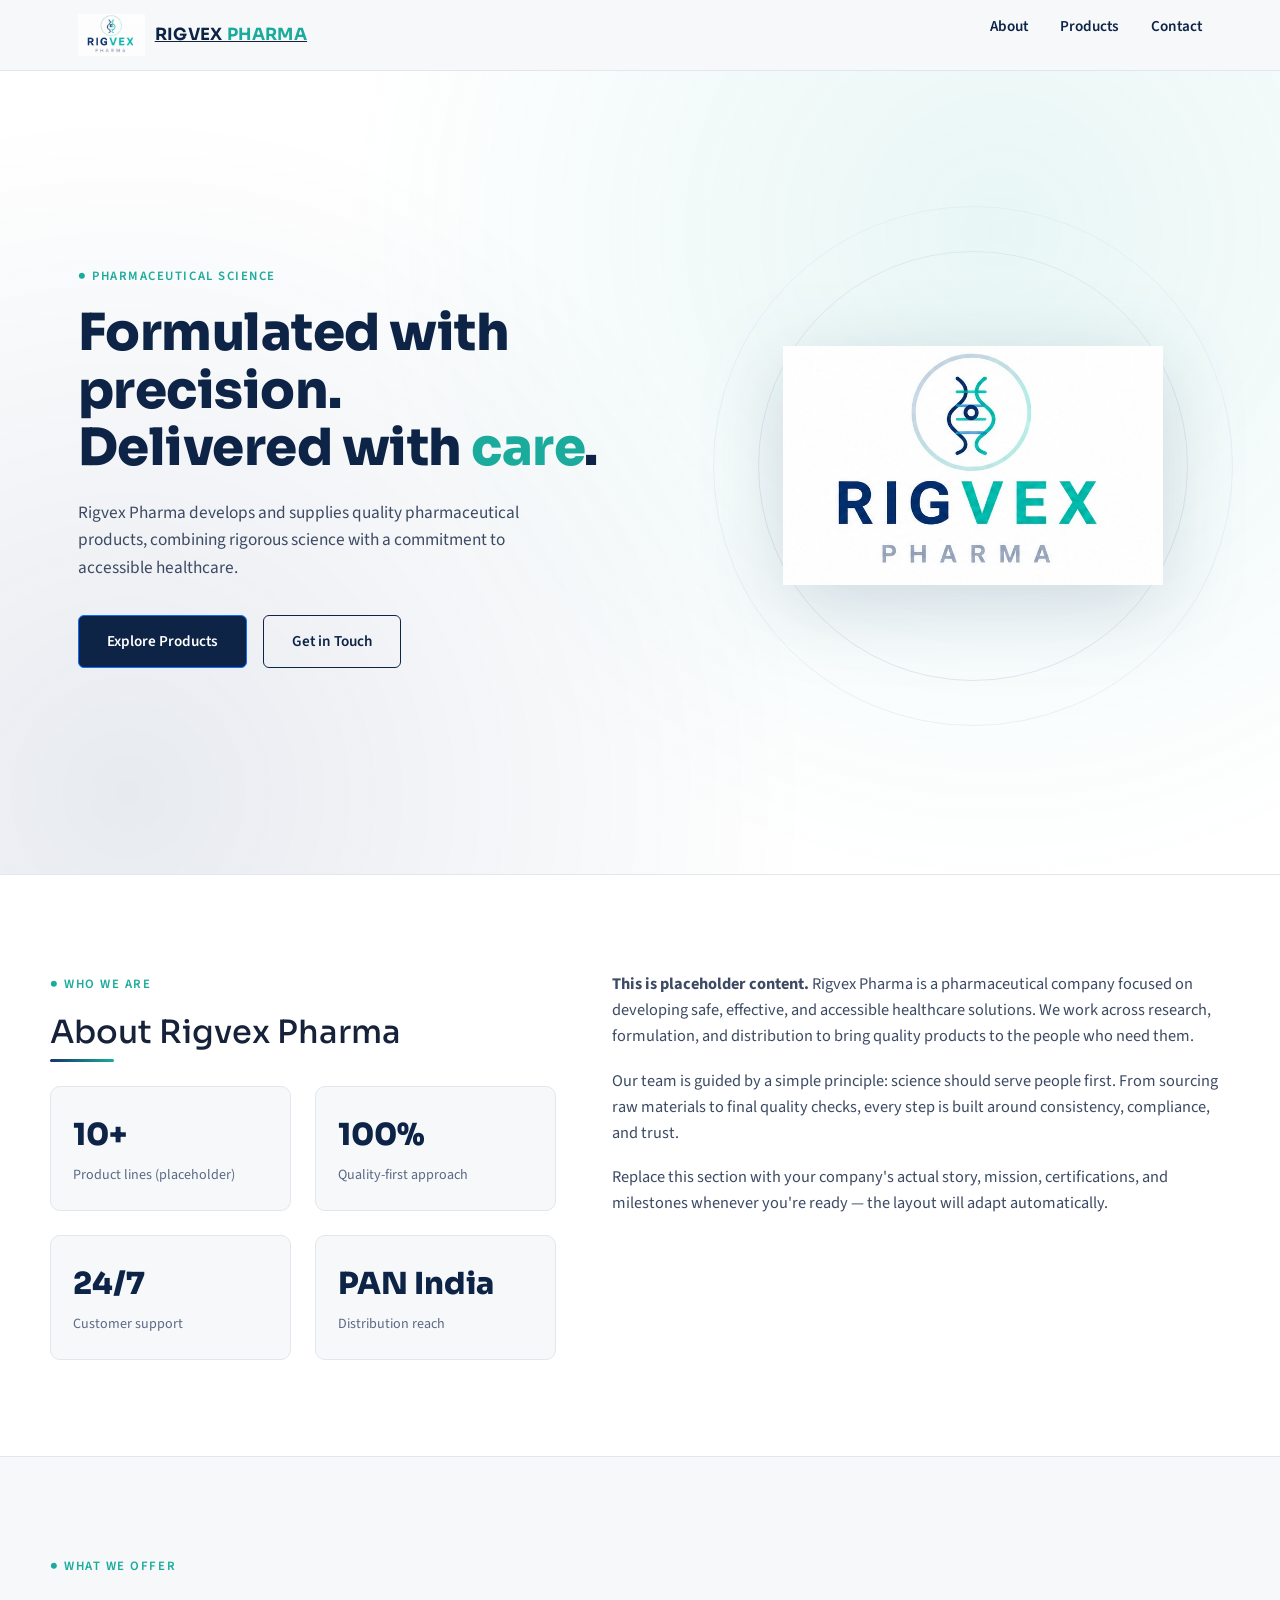
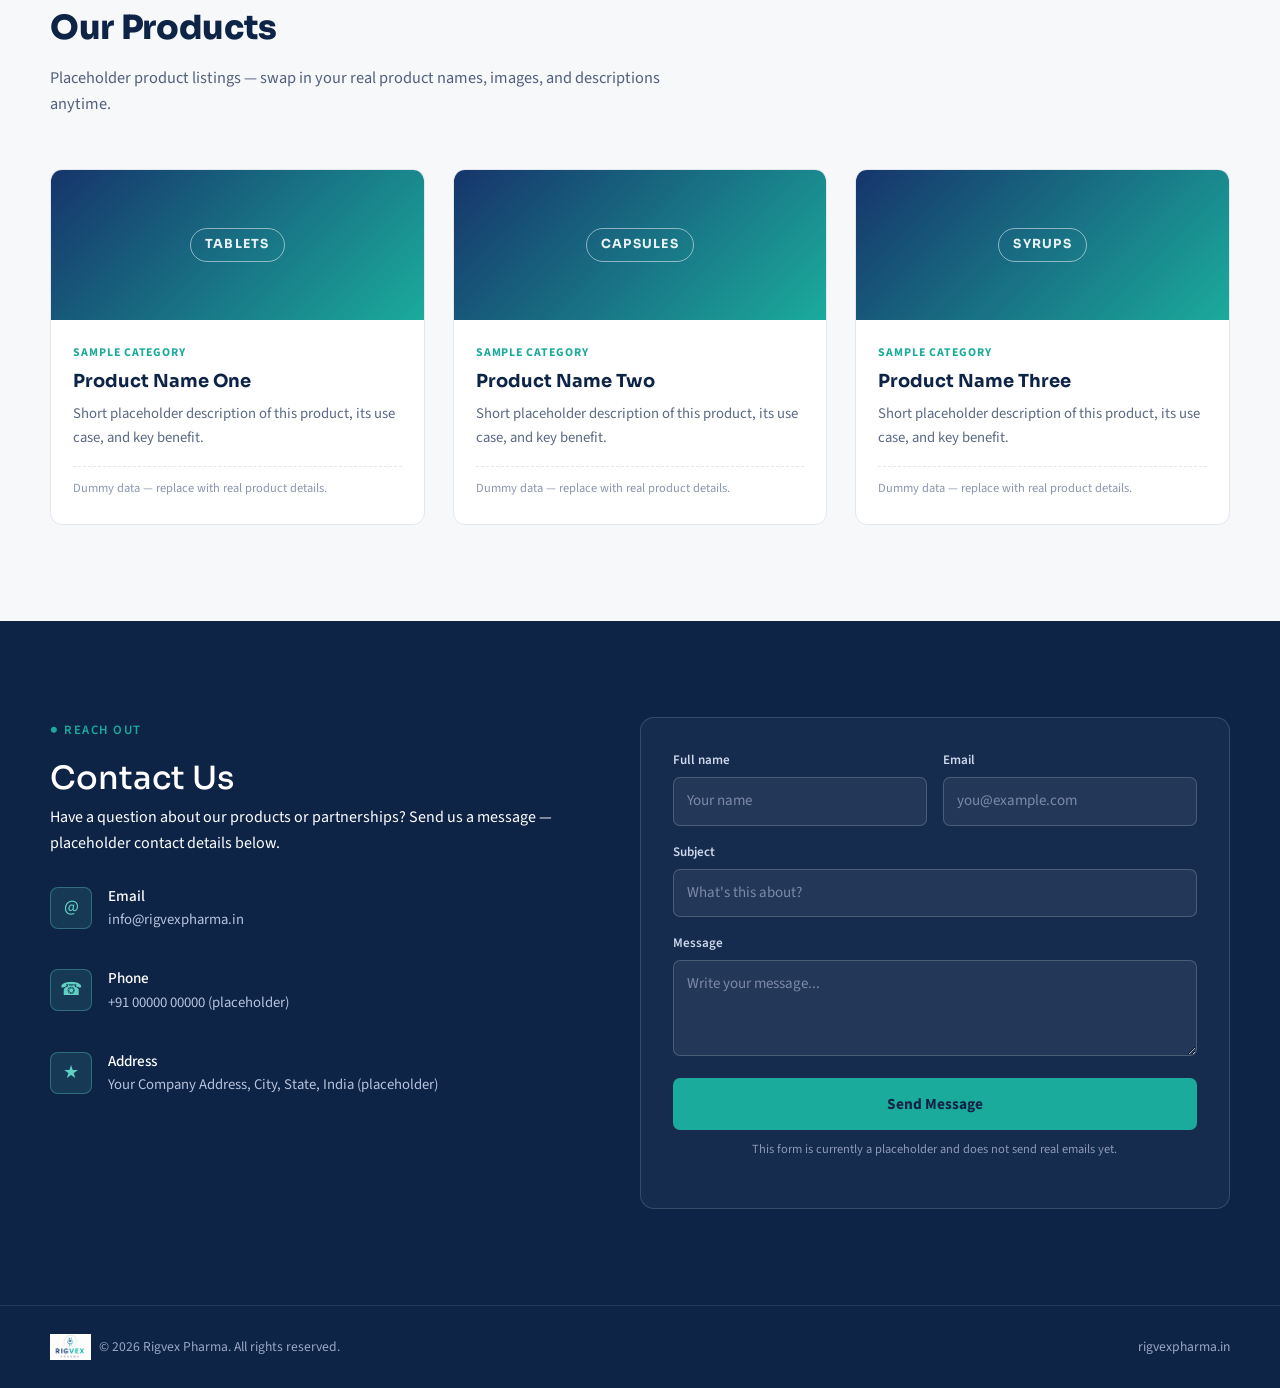
==== src/index.html @ c7ac0cf2 "Changes" ====
<!DOCTYPE html>
<html lang="en">
<head>
<meta charset="UTF-8">
<meta name="viewport" content="width=device-width, initial-scale=1.0">
<title>Rigvex Pharma</title>
<meta name="description" content="Rigvex Pharma — committed to quality, science-led pharmaceutical solutions.">
<link rel="icon" href="logo.png">
<link rel="preconnect" href="https://fonts.googleapis.com">
<link href="https://fonts.googleapis.com/css2?family=Sora:wght@400;600;700;800&family=Source+Sans+3:wght@400;500;600&display=swap" rel="stylesheet">
<link href="https://cdn.jsdelivr.net/npm/bootstrap@5.3.3/dist/css/bootstrap.min.css" rel="stylesheet">
<link rel="stylesheet" href="style.css">
</head>
<body>

<header>
  <div class="nav-wrap">
    <a href="#top" class="brand">
      <img src="logo.png" alt="Rigvex Pharma logo">
      <span class="brand-word">RIGVEX <span>PHARMA</span></span>
    </a>
    <button class="nav-toggle" aria-label="Toggle menu">&#9776;</button>
    <nav>
      <ul id="navList">
        <li><a href="#about">About</a></li>
        <li><a href="#products">Products</a></li>
        <li><a href="#contact">Contact</a></li>
      </ul>
    </nav>
  </div>
</header>

<section class="hero" id="top">
  <div class="hero-wrap">
    <div>
      <div class="eyebrow">● Pharmaceutical Science</div>
      <h1>Formulated with precision.<br>Delivered with <em>care</em>.</h1>
      <p>Rigvex Pharma develops and supplies quality pharmaceutical products, combining rigorous science with a commitment to accessible healthcare.</p>
      <div class="btn-row">
        <a href="#products" class="btn btn-primary">Explore Products</a>
        <a href="#contact" class="btn btn-outline">Get in Touch</a>
      </div>
    </div>
    <div class="hero-art">
      <div class="ring r2"></div>
      <div class="ring r1"></div>
      <img src="logo.png" alt="Rigvex Pharma DNA helix mark">
    </div>
  </div>
</section>

<section id="about">
  <div class="section-inner about-grid">
    <div>
      <div class="eyebrow" style="color:var(--teal)">● Who We Are</div>
      <h2>About Rigvex Pharma</h2>
      <div class="strand-rule" style="margin-bottom:24px;"></div>
      <div class="about-stats">
        <div class="stat"><div class="num">10+</div><div class="label">Product lines (placeholder)</div></div>
        <div class="stat"><div class="num">100%</div><div class="label">Quality-first approach</div></div>
        <div class="stat"><div class="num">24/7</div><div class="label">Customer support</div></div>
        <div class="stat"><div class="num">PAN India</div><div class="label">Distribution reach</div></div>
      </div>
    </div>
    <div class="about-copy">
      <p><strong>This is placeholder content.</strong> Rigvex Pharma is a pharmaceutical company focused on developing safe, effective, and accessible healthcare solutions. We work across research, formulation, and distribution to bring quality products to the people who need them.</p>
      <p>Our team is guided by a simple principle: science should serve people first. From sourcing raw materials to final quality checks, every step is built around consistency, compliance, and trust.</p>
      <p>Replace this section with your company's actual story, mission, certifications, and milestones whenever you're ready — the layout will adapt automatically.</p>
    </div>
  </div>
</section>

<section id="products">
  <div class="section-inner">
    <div class="section-head">
      <div class="eyebrow">● What We Offer</div>
      <h2>Our Products</h2>
      <p>Placeholder product listings — swap in your real product names, images, and descriptions anytime.</p>
    </div>
    <div class="product-grid">

      <div class="product-card">
        <div class="product-media"><span>Tablets</span></div>
        <div class="product-body">
          <div class="product-tag">Sample Category</div>
          <h3>Product Name One</h3>
          <p>Short placeholder description of this product, its use case, and key benefit.</p>
          <div class="product-note">Dummy data — replace with real product details.</div>
        </div>
      </div>

      <div class="product-card">
        <div class="product-media"><span>Capsules</span></div>
        <div class="product-body">
          <div class="product-tag">Sample Category</div>
          <h3>Product Name Two</h3>
          <p>Short placeholder description of this product, its use case, and key benefit.</p>
          <div class="product-note">Dummy data — replace with real product details.</div>
        </div>
      </div>

      <div class="product-card">
        <div class="product-media"><span>Syrups</span></div>
        <div class="product-body">
          <div class="product-tag">Sample Category</div>
          <h3>Product Name Three</h3>
          <p>Short placeholder description of this product, its use case, and key benefit.</p>
          <div class="product-note">Dummy data — replace with real product details.</div>
        </div>
      </div>

    </div>
  </div>
</section>

<section id="contact">
  <div class="section-inner contact-grid">
    <div>
      <div class="eyebrow">● Reach Out</div>
      <h2>Contact Us</h2>
      <p style="margin-bottom:30px;">Have a question about our products or partnerships? Send us a message — placeholder contact details below.</p>
      <div class="contact-info-list">
        <div class="contact-info-item">
          <div class="contact-icon">@</div>
          <div><h4>Email</h4><p>info@rigvexpharma.in</p></div>
        </div>
        <div class="contact-info-item">
          <div class="contact-icon">&#9742;</div>
          <div><h4>Phone</h4><p>+91 00000 00000 (placeholder)</p></div>
        </div>
        <div class="contact-info-item">
          <div class="contact-icon">&#9733;</div>
          <div><h4>Address</h4><p>Your Company Address, City, State, India (placeholder)</p></div>
        </div>
      </div>
    </div>
    <form>
      <div class="form-row">
        <div class="field">
          <label for="name">Full name</label>
          <input id="name" type="text" placeholder="Your name" required>
        </div>
        <div class="field">
          <label for="email">Email</label>
          <input id="email" type="email" placeholder="you@example.com" required>
        </div>
      </div>
      <div class="field full" style="margin-bottom:16px;">
        <label for="subject">Subject</label>
        <input id="subject" type="text" placeholder="What's this about?">
      </div>
      <div class="field full" style="margin-bottom:16px;">
        <label for="message">Message</label>
        <textarea id="message" placeholder="Write your message..." required></textarea>
      </div>
      <button type="submit" class="form-submit">Send Message</button>
      <p class="form-note">This form is currently a placeholder and does not send real emails yet.</p>
    </form>
  </div>
</section>

<footer>
  <div class="footer-wrap">
    <div class="footer-brand">
      <img src="logo.png" alt="Rigvex Pharma">
      <span>© 2026 Rigvex Pharma. All rights reserved.</span>
    </div>
    <div>rigvexpharma.in</div>
  </div>
</footer>

<script src="script.js"></script>
</body>
</html>
---- src/style.css ----
:root{
    --navy:#16356b;
    --navy-deep:#0d2447;
    --teal:#1bab9c;
    --teal-light:#5fd0c2;
    --mist:#aeb9c7;
    --paper:#f6f8fa;
    --white:#ffffff;
    --ink:#16213a;
    --line:#e2e7ee;
  }
  *{box-sizing:border-box;margin:0;padding:0;}
  html{scroll-behavior:smooth;}
  body{
    font-family:'Source Sans 3', sans-serif;
    color:var(--ink);
    background:var(--paper);
    line-height:1.6;
  }
  h1,h2,h3,.brand-word{
    font-family:'Sora', sans-serif;
  }
  a{color:inherit;}
  img{max-width:100%;display:block;}

  /* Helix watermark strand used as recurring structural motif */
  .strand-rule{
    height:3px;
    width:64px;
    background:linear-gradient(90deg,var(--navy),var(--teal));
    border-radius:2px;
  }

  header{
    position:sticky;top:0;z-index:50;
    background:rgba(246,248,250,0.92);
    backdrop-filter:blur(8px);
    border-bottom:1px solid var(--line);
  }
  .nav-wrap{
    max-width:1180px;margin:0 auto;
    display:flex;align-items:center;justify-content:space-between;
    padding:14px 28px;
  }
  .brand{display:flex;align-items:center;gap:10px;}
  .brand img{height:42px;width:auto;}
  .brand-word{font-size:1.05rem;font-weight:700;color:var(--navy-deep);letter-spacing:0.02em;}
  .brand-word span{color:var(--teal);}
  nav ul{display:flex;gap:32px;list-style:none;}
  nav a{
    font-weight:600;font-size:0.95rem;color:var(--navy-deep);
    text-decoration:none;position:relative;padding-bottom:4px;
  }
  nav a::after{
    content:'';position:absolute;left:0;bottom:0;width:0%;height:2px;
    background:var(--teal);transition:width .25s ease;
  }
  nav a:hover::after{width:100%;}
  .nav-toggle{display:none;background:none;border:none;font-size:1.6rem;color:var(--navy-deep);cursor:pointer;}

  /* HERO */
  .hero{
    position:relative;
    overflow:hidden;
    background:radial-gradient(circle at 78% 20%, rgba(27,171,156,0.10), transparent 55%),
               radial-gradient(circle at 10% 90%, rgba(22,53,107,0.10), transparent 50%),
               var(--white);
    border-bottom:1px solid var(--line);
  }
  .hero-wrap{
    max-width:1180px;margin:0 auto;
    padding:96px 28px 110px;
    display:grid;grid-template-columns:1.15fr 0.85fr;gap:48px;align-items:center;
  }
  .eyebrow{
    display:inline-flex;align-items:center;gap:8px;
    font-size:0.8rem;font-weight:600;letter-spacing:0.12em;text-transform:uppercase;
    color:var(--teal);margin-bottom:18px;
  }
  .hero h1{
    font-size:clamp(2.1rem, 4vw, 3.2rem);
    font-weight:800;color:var(--navy-deep);line-height:1.12;letter-spacing:-0.01em;
    margin-bottom:22px;
  }
  .hero h1 em{color:var(--teal);font-style:normal;}
  .hero p{
    font-size:1.08rem;color:#3c4a63;max-width:480px;margin-bottom:34px;
  }
  .btn-row{display:flex;gap:16px;flex-wrap:wrap;}
  .btn{
    display:inline-block;padding:14px 28px;border-radius:6px;font-weight:600;
    text-decoration:none;font-size:0.95rem;transition:transform .2s ease, box-shadow .2s ease;
  }
  .btn-primary{background:var(--navy-deep);color:#fff;}
  .btn-primary:hover{transform:translateY(-2px);box-shadow:0 10px 24px rgba(13,36,71,0.25);}
  .btn-outline{border:1.5px solid var(--navy-deep);color:var(--navy-deep);}
  .btn-outline:hover{background:var(--navy-deep);color:#fff;}

  .hero-art{
    position:relative;display:flex;align-items:center;justify-content:center;
  }
  .hero-art img{
    width:min(380px, 100%);
    filter:drop-shadow(0 18px 40px rgba(22,53,107,0.18));
  }
  .hero-art .ring{
    position:absolute;border-radius:50%;border:1px solid var(--line);
  }
  .hero-art .ring.r1{width:430px;height:430px;}
  .hero-art .ring.r2{width:520px;height:520px;opacity:0.6;}

  /* section shell */
  section{padding:96px 28px;}
  .section-inner{max-width:1180px;margin:0 auto;}
  .section-head{max-width:640px;margin-bottom:52px;}
  .section-head .eyebrow{color:var(--teal);}
  .section-head h2{
    font-size:clamp(1.7rem,2.6vw,2.3rem);color:var(--navy-deep);font-weight:800;
    margin:14px 0 16px;letter-spacing:-0.01em;
  }
  .section-head p{color:#52607c;font-size:1.02rem;}

  /* ABOUT */
  #about{background:var(--white);border-bottom:1px solid var(--line);}
  .about-grid{
    display:grid;grid-template-columns:0.9fr 1.1fr;gap:56px;align-items:start;
  }
  .about-stats{display:grid;grid-template-columns:1fr 1fr;gap:24px;}
  .stat{
    background:var(--paper);border:1px solid var(--line);border-radius:10px;
    padding:24px 22px;
  }
  .stat .num{font-family:'Sora',sans-serif;font-weight:800;font-size:1.9rem;color:var(--navy-deep);}
  .stat .label{font-size:0.88rem;color:#5b6985;margin-top:4px;}
  .about-copy p{color:#3c4a63;margin-bottom:18px;font-size:1.02rem;}
  .about-copy p:last-child{margin-bottom:0;}

  /* PRODUCTS */
  #products{background:var(--paper);}
  .product-grid{
    display:grid;grid-template-columns:repeat(3,1fr);gap:28px;
  }
  .product-card{
    background:var(--white);border:1px solid var(--line);border-radius:12px;
    overflow:hidden;transition:transform .25s ease, box-shadow .25s ease;
  }
  .product-card:hover{transform:translateY(-5px);box-shadow:0 16px 32px rgba(22,53,107,0.12);}
  .product-media{
    height:150px;background:linear-gradient(135deg,var(--navy) 0%, var(--teal) 100%);
    position:relative;display:flex;align-items:center;justify-content:center;
  }
  .product-media span{
    font-family:'Sora',sans-serif;color:rgba(255,255,255,0.9);font-weight:700;
    font-size:0.78rem;letter-spacing:0.1em;text-transform:uppercase;
    border:1px solid rgba(255,255,255,0.5);padding:6px 14px;border-radius:999px;
  }
  .product-body{padding:24px 22px 26px;}
  .product-tag{
    font-size:0.74rem;font-weight:700;letter-spacing:0.08em;text-transform:uppercase;
    color:var(--teal);margin-bottom:8px;
  }
  .product-body h3{font-size:1.12rem;color:var(--navy-deep);margin-bottom:10px;font-weight:700;}
  .product-body p{font-size:0.92rem;color:#5b6985;margin-bottom:16px;}
  .product-note{
    font-size:0.78rem;color:#8a97ad;border-top:1px dashed var(--line);padding-top:12px;
  }

  /* CONTACT */
  #contact{background:var(--navy-deep);color:#fff;}
  #contact .section-head p{color:#c4cee3;}
  #contact .section-head .eyebrow{color:var(--teal-light);}
  #contact .section-head h2{color:#fff;}
  .contact-grid{
    display:grid;grid-template-columns:0.95fr 1.05fr;gap:56px;
  }
  .contact-info-list{display:flex;flex-direction:column;gap:22px;margin-top:8px;}
  .contact-info-item{display:flex;gap:16px;align-items:flex-start;}
  .contact-icon{
    width:42px;height:42px;flex:none;border-radius:8px;
    background:rgba(95,208,194,0.12);border:1px solid rgba(95,208,194,0.35);
    display:flex;align-items:center;justify-content:center;color:var(--teal-light);font-size:1.1rem;
  }
  .contact-info-item h4{font-size:0.95rem;margin-bottom:3px;color:#fff;}
  .contact-info-item p{font-size:0.92rem;color:#b7c2dc;}

  form{
    background:rgba(255,255,255,0.04);border:1px solid rgba(255,255,255,0.14);
    border-radius:14px;padding:32px;
  }
  .form-row{display:grid;grid-template-columns:1fr 1fr;gap:16px;margin-bottom:16px;}
  .field{display:flex;flex-direction:column;gap:6px;}
  .field.full{grid-column:1/-1;}
  label{font-size:0.82rem;color:#cdd6ea;font-weight:600;}
  input,textarea{
    background:rgba(255,255,255,0.06);border:1px solid rgba(255,255,255,0.18);
    border-radius:7px;padding:11px 13px;color:#fff;font-family:inherit;font-size:0.94rem;
  }
  input::placeholder,textarea::placeholder{color:#7c89a8;}
  input:focus,textarea:focus{outline:2px solid var(--teal-light);outline-offset:1px;}
  textarea{resize:vertical;min-height:96px;}
  .form-submit{
    margin-top:6px;width:100%;background:var(--teal);color:var(--navy-deep);
    border:none;padding:14px;border-radius:7px;font-weight:700;font-size:0.96rem;
    cursor:pointer;transition:background .2s ease;
  }
  .form-submit:hover{background:var(--teal-light);}
  .form-note{font-size:0.78rem;color:#8d99b8;margin-top:10px;text-align:center;}

  footer{
    background:var(--navy-deep);border-top:1px solid rgba(255,255,255,0.1);
    padding:28px 28px;
  }
  .footer-wrap{
    max-width:1180px;margin:0 auto;display:flex;justify-content:space-between;
    align-items:center;flex-wrap:wrap;gap:12px;
  }
  .footer-wrap, .footer-wrap a{color:#9aa6c4;font-size:0.85rem;}
  .footer-brand{display:flex;align-items:center;gap:8px;}
  .footer-brand img{height:26px;}

  @media (max-width: 880px){
    nav ul{
      position:absolute;top:100%;left:0;right:0;background:var(--white);
      flex-direction:column;gap:0;border-bottom:1px solid var(--line);
      max-height:0;overflow:hidden;transition:max-height .25s ease;
    }
    nav ul.open{max-height:300px;}
    nav li{border-top:1px solid var(--line);}
    nav a{display:block;padding:16px 28px;}
    .nav-toggle{display:block;}
    .hero-wrap{grid-template-columns:1fr;padding-top:48px;}
    .hero-art{order:-1;margin-bottom:12px;}
    .hero-art img{width:240px;}
    .hero-art .ring.r1{width:280px;height:280px;}
    .hero-art .ring.r2{width:330px;height:330px;}
    .about-grid, .contact-grid{grid-template-columns:1fr;}
    .product-grid{grid-template-columns:1fr;}
    .form-row{grid-template-columns:1fr;}
    section{padding:64px 20px;}
  }
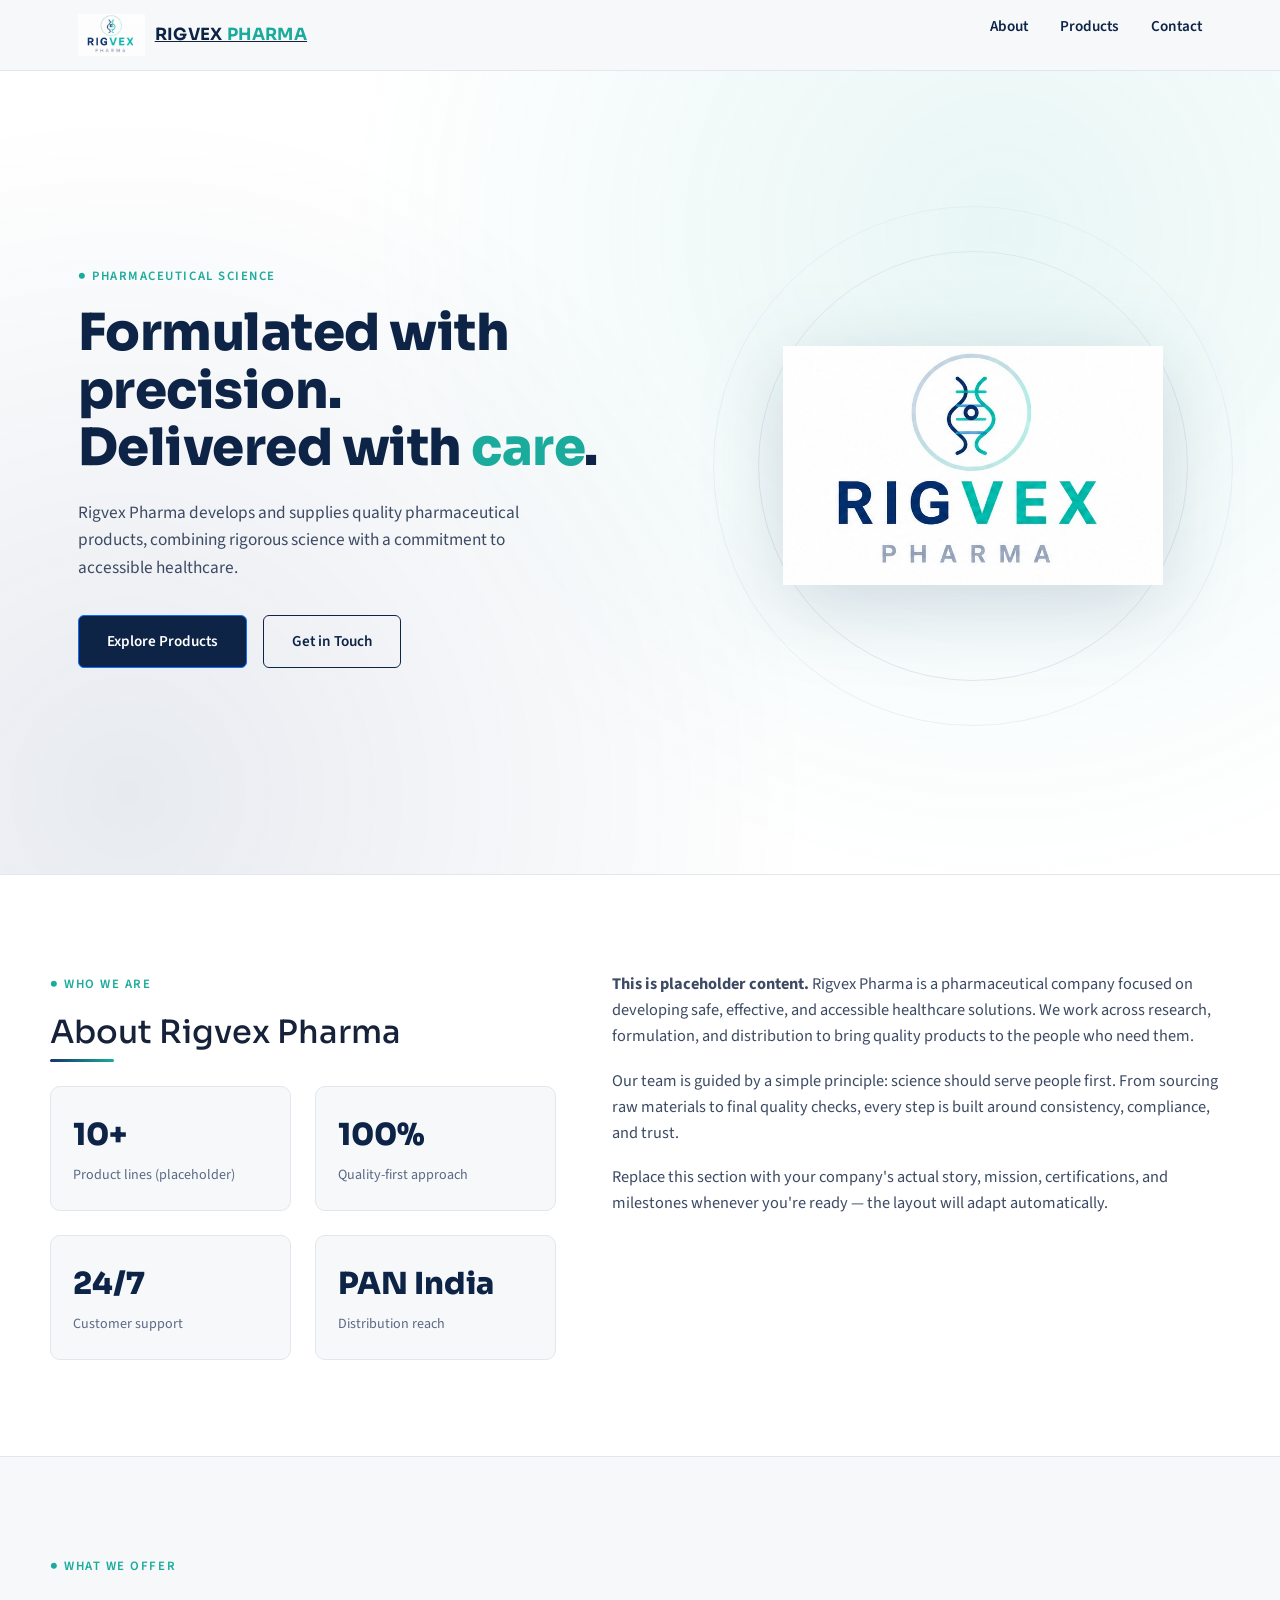
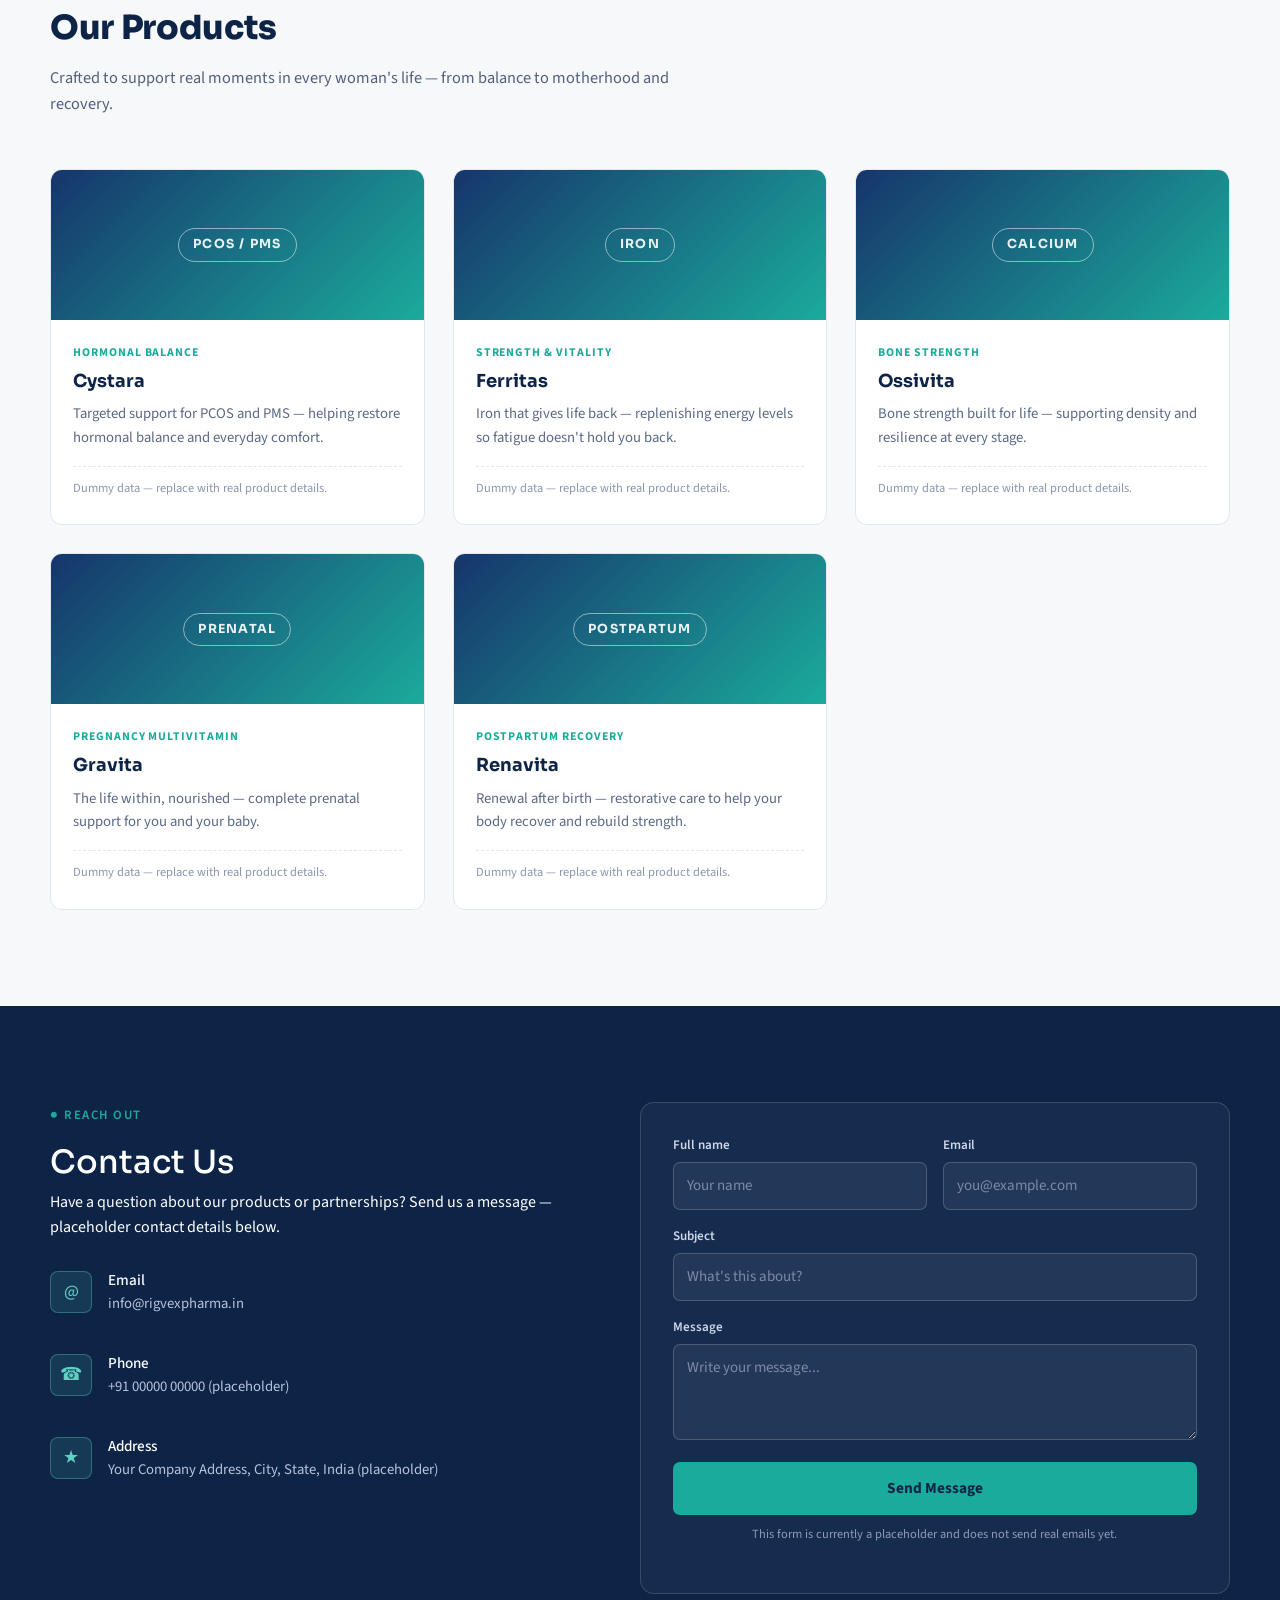
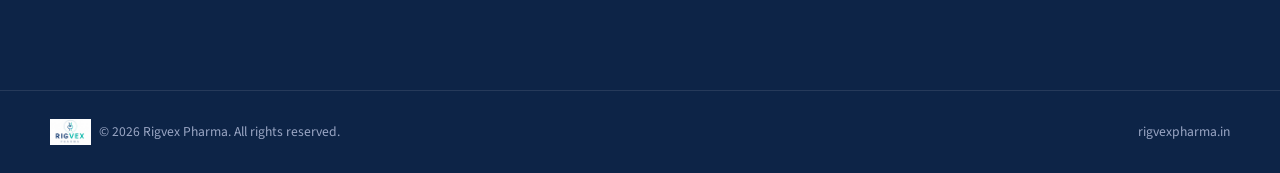
==== commit e35db73c: "product added" ====
--- a/src/index.html
+++ b/src/index.html
@@ -1,174 +1,194 @@
 <!DOCTYPE html>
 <html lang="en">
 <head>
-<meta charset="UTF-8">
-<meta name="viewport" content="width=device-width, initial-scale=1.0">
-<title>Rigvex Pharma</title>
-<meta name="description" content="Rigvex Pharma — committed to quality, science-led pharmaceutical solutions.">
-<link rel="icon" href="logo.png">
-<link rel="preconnect" href="https://fonts.googleapis.com">
-<link href="https://fonts.googleapis.com/css2?family=Sora:wght@400;600;700;800&family=Source+Sans+3:wght@400;500;600&display=swap" rel="stylesheet">
-<link href="https://cdn.jsdelivr.net/npm/bootstrap@5.3.3/dist/css/bootstrap.min.css" rel="stylesheet">
-<link rel="stylesheet" href="style.css">
+    <meta charset="UTF-8">
+    <meta name="viewport" content="width=device-width, initial-scale=1.0">
+    <title>Rigvex Pharma</title>
+    <meta name="description" content="Rigvex Pharma — committed to quality, science-led pharmaceutical solutions.">
+    <link rel="icon" href="logo.png">
+    <link rel="preconnect" href="https://fonts.googleapis.com">
+    <link href="https://fonts.googleapis.com/css2?family=Sora:wght@400;600;700;800&family=Source+Sans+3:wght@400;500;600&display=swap" rel="stylesheet">
+    <link href="https://cdn.jsdelivr.net/npm/bootstrap@5.3.3/dist/css/bootstrap.min.css" rel="stylesheet">
+    <link rel="stylesheet" href="style.css">
 </head>
 <body>
 
-<header>
-  <div class="nav-wrap">
-    <a href="#top" class="brand">
-      <img src="logo.png" alt="Rigvex Pharma logo">
-      <span class="brand-word">RIGVEX <span>PHARMA</span></span>
-    </a>
-    <button class="nav-toggle" aria-label="Toggle menu">&#9776;</button>
-    <nav>
-      <ul id="navList">
-        <li><a href="#about">About</a></li>
-        <li><a href="#products">Products</a></li>
-        <li><a href="#contact">Contact</a></li>
-      </ul>
-    </nav>
-  </div>
-</header>
+    <header>
+        <div class="nav-wrap">
+            <a href="#top" class="brand">
+                <img src="logo.png" alt="Rigvex Pharma logo">
+                <span class="brand-word">RIGVEX <span>PHARMA</span></span>
+            </a>
+            <button class="nav-toggle" aria-label="Toggle menu">&#9776;</button>
+            <nav>
+                <ul id="navList">
+                    <li><a href="#about">About</a></li>
+                    <li><a href="#products">Products</a></li>
+                    <li><a href="#contact">Contact</a></li>
+                </ul>
+            </nav>
+        </div>
+    </header>
 
-<section class="hero" id="top">
-  <div class="hero-wrap">
-    <div>
-      <div class="eyebrow">● Pharmaceutical Science</div>
-      <h1>Formulated with precision.<br>Delivered with <em>care</em>.</h1>
-      <p>Rigvex Pharma develops and supplies quality pharmaceutical products, combining rigorous science with a commitment to accessible healthcare.</p>
-      <div class="btn-row">
-        <a href="#products" class="btn btn-primary">Explore Products</a>
-        <a href="#contact" class="btn btn-outline">Get in Touch</a>
-      </div>
-    </div>
-    <div class="hero-art">
-      <div class="ring r2"></div>
-      <div class="ring r1"></div>
-      <img src="logo.png" alt="Rigvex Pharma DNA helix mark">
-    </div>
-  </div>
-</section>
+    <section class="hero" id="top">
+        <div class="hero-wrap">
+            <div>
+                <div class="eyebrow">● Pharmaceutical Science</div>
+                <h1>Formulated with precision.<br>Delivered with <em>care</em>.</h1>
+                <p>Rigvex Pharma develops and supplies quality pharmaceutical products, combining rigorous science with a commitment to accessible healthcare.</p>
+                <div class="btn-row">
+                    <a href="#products" class="btn btn-primary">Explore Products</a>
+                    <a href="#contact" class="btn btn-outline">Get in Touch</a>
+                </div>
+            </div>
+            <div class="hero-art">
+                <div class="ring r2"></div>
+                <div class="ring r1"></div>
+                <img src="logo.png" alt="Rigvex Pharma DNA helix mark">
+            </div>
+        </div>
+    </section>
 
-<section id="about">
-  <div class="section-inner about-grid">
-    <div>
-      <div class="eyebrow" style="color:var(--teal)">● Who We Are</div>
-      <h2>About Rigvex Pharma</h2>
-      <div class="strand-rule" style="margin-bottom:24px;"></div>
-      <div class="about-stats">
-        <div class="stat"><div class="num">10+</div><div class="label">Product lines (placeholder)</div></div>
-        <div class="stat"><div class="num">100%</div><div class="label">Quality-first approach</div></div>
-        <div class="stat"><div class="num">24/7</div><div class="label">Customer support</div></div>
-        <div class="stat"><div class="num">PAN India</div><div class="label">Distribution reach</div></div>
-      </div>
-    </div>
-    <div class="about-copy">
-      <p><strong>This is placeholder content.</strong> Rigvex Pharma is a pharmaceutical company focused on developing safe, effective, and accessible healthcare solutions. We work across research, formulation, and distribution to bring quality products to the people who need them.</p>
-      <p>Our team is guided by a simple principle: science should serve people first. From sourcing raw materials to final quality checks, every step is built around consistency, compliance, and trust.</p>
-      <p>Replace this section with your company's actual story, mission, certifications, and milestones whenever you're ready — the layout will adapt automatically.</p>
-    </div>
-  </div>
-</section>
+    <section id="about">
+        <div class="section-inner about-grid">
+            <div>
+                <div class="eyebrow" style="color:var(--teal)">● Who We Are</div>
+                <h2>About Rigvex Pharma</h2>
+                <div class="strand-rule" style="margin-bottom:24px;"></div>
+                <div class="about-stats">
+                    <div class="stat"><div class="num">10+</div><div class="label">Product lines (placeholder)</div></div>
+                    <div class="stat"><div class="num">100%</div><div class="label">Quality-first approach</div></div>
+                    <div class="stat"><div class="num">24/7</div><div class="label">Customer support</div></div>
+                    <div class="stat"><div class="num">PAN India</div><div class="label">Distribution reach</div></div>
+                </div>
+            </div>
+            <div class="about-copy">
+                <p><strong>This is placeholder content.</strong> Rigvex Pharma is a pharmaceutical company focused on developing safe, effective, and accessible healthcare solutions. We work across research, formulation, and distribution to bring quality products to the people who need them.</p>
+                <p>Our team is guided by a simple principle: science should serve people first. From sourcing raw materials to final quality checks, every step is built around consistency, compliance, and trust.</p>
+                <p>Replace this section with your company's actual story, mission, certifications, and milestones whenever you're ready — the layout will adapt automatically.</p>
+            </div>
+        </div>
+    </section>
 
-<section id="products">
-  <div class="section-inner">
-    <div class="section-head">
-      <div class="eyebrow">● What We Offer</div>
-      <h2>Our Products</h2>
-      <p>Placeholder product listings — swap in your real product names, images, and descriptions anytime.</p>
-    </div>
-    <div class="product-grid">
+    <section id="products">
+        <div class="section-inner">
+            <div class="section-head">
+                <div class="eyebrow">● What We Offer</div>
+                <h2>Our Products</h2>
+                <p>Crafted to support real moments in every woman's life — from balance to motherhood and recovery.</p>
+            </div>
+            <div class="product-grid">
 
-      <div class="product-card">
-        <div class="product-media"><span>Tablets</span></div>
-        <div class="product-body">
-          <div class="product-tag">Sample Category</div>
-          <h3>Product Name One</h3>
-          <p>Short placeholder description of this product, its use case, and key benefit.</p>
-          <div class="product-note">Dummy data — replace with real product details.</div>
+                <div class="product-card">
+                    <div class="product-media"><span>PCOS / PMS</span></div>
+                    <div class="product-body">
+                        <div class="product-tag">Hormonal Balance</div>
+                        <h3>Cystara</h3>
+                        <p>Targeted support for PCOS and PMS — helping restore hormonal balance and everyday comfort.</p>
+                        <div class="product-note">Dummy data — replace with real product details.</div>
+                    </div>
+                </div>
+
+                <div class="product-card">
+                    <div class="product-media"><span>Iron</span></div>
+                    <div class="product-body">
+                        <div class="product-tag">Strength & Vitality</div>
+                        <h3>Ferritas</h3>
+                        <p>Iron that gives life back — replenishing energy levels so fatigue doesn't hold you back.</p>
+                        <div class="product-note">Dummy data — replace with real product details.</div>
+                    </div>
+                </div>
+
+                <div class="product-card">
+                    <div class="product-media"><span>Calcium</span></div>
+                    <div class="product-body">
+                        <div class="product-tag">Bone Strength</div>
+                        <h3>Ossivita</h3>
+                        <p>Bone strength built for life — supporting density and resilience at every stage.</p>
+                        <div class="product-note">Dummy data — replace with real product details.</div>
+                    </div>
+                </div>
+
+                <div class="product-card">
+                    <div class="product-media"><span>Prenatal</span></div>
+                    <div class="product-body">
+                        <div class="product-tag">Pregnancy Multivitamin</div>
+                        <h3>Gravita</h3>
+                        <p>The life within, nourished — complete prenatal support for you and your baby.</p>
+                        <div class="product-note">Dummy data — replace with real product details.</div>
+                    </div>
+                </div>
+
+                <div class="product-card">
+                    <div class="product-media"><span>Postpartum</span></div>
+                    <div class="product-body">
+                        <div class="product-tag">Postpartum Recovery</div>
+                        <h3>Renavita</h3>
+                        <p>Renewal after birth — restorative care to help your body recover and rebuild strength.</p>
+                        <div class="product-note">Dummy data — replace with real product details.</div>
+                    </div>
+                </div>
+
+            </div>
         </div>
-      </div>
+    </section>
 
-      <div class="product-card">
-        <div class="product-media"><span>Capsules</span></div>
-        <div class="product-body">
-          <div class="product-tag">Sample Category</div>
-          <h3>Product Name Two</h3>
-          <p>Short placeholder description of this product, its use case, and key benefit.</p>
-          <div class="product-note">Dummy data — replace with real product details.</div>
+    <section id="contact">
+        <div class="section-inner contact-grid">
+            <div>
+                <div class="eyebrow">● Reach Out</div>
+                <h2>Contact Us</h2>
+                <p style="margin-bottom:30px;">Have a question about our products or partnerships? Send us a message — placeholder contact details below.</p>
+                <div class="contact-info-list">
+                    <div class="contact-info-item">
+                        <div class="contact-icon">@</div>
+                        <div><h4>Email</h4><p>info@rigvexpharma.in</p></div>
+                    </div>
+                    <div class="contact-info-item">
+                        <div class="contact-icon">&#9742;</div>
+                        <div><h4>Phone</h4><p>+91 00000 00000 (placeholder)</p></div>
+                    </div>
+                    <div class="contact-info-item">
+                        <div class="contact-icon">&#9733;</div>
+                        <div><h4>Address</h4><p>Your Company Address, City, State, India (placeholder)</p></div>
+                    </div>
+                </div>
+            </div>
+            <form>
+                <div class="form-row">
+                    <div class="field">
+                        <label for="name">Full name</label>
+                        <input id="name" type="text" placeholder="Your name" required>
+                    </div>
+                    <div class="field">
+                        <label for="email">Email</label>
+                        <input id="email" type="email" placeholder="you@example.com" required>
+                    </div>
+                </div>
+                <div class="field full" style="margin-bottom:16px;">
+                    <label for="subject">Subject</label>
+                    <input id="subject" type="text" placeholder="What's this about?">
+                </div>
+                <div class="field full" style="margin-bottom:16px;">
+                    <label for="message">Message</label>
+                    <textarea id="message" placeholder="Write your message..." required></textarea>
+                </div>
+                <button type="submit" class="form-submit">Send Message</button>
+                <p class="form-note">This form is currently a placeholder and does not send real emails yet.</p>
+            </form>
         </div>
-      </div>
+    </section>
 
-      <div class="product-card">
-        <div class="product-media"><span>Syrups</span></div>
-        <div class="product-body">
-          <div class="product-tag">Sample Category</div>
-          <h3>Product Name Three</h3>
-          <p>Short placeholder description of this product, its use case, and key benefit.</p>
-          <div class="product-note">Dummy data — replace with real product details.</div>
+    <footer>
+        <div class="footer-wrap">
+            <div class="footer-brand">
+                <img src="logo.png" alt="Rigvex Pharma">
+                <span>© 2026 Rigvex Pharma. All rights reserved.</span>
+            </div>
+            <div>rigvexpharma.in</div>
         </div>
-      </div>
+    </footer>
 
-    </div>
-  </div>
-</section>
-
-<section id="contact">
-  <div class="section-inner contact-grid">
-    <div>
-      <div class="eyebrow">● Reach Out</div>
-      <h2>Contact Us</h2>
-      <p style="margin-bottom:30px;">Have a question about our products or partnerships? Send us a message — placeholder contact details below.</p>
-      <div class="contact-info-list">
-        <div class="contact-info-item">
-          <div class="contact-icon">@</div>
-          <div><h4>Email</h4><p>info@rigvexpharma.in</p></div>
-        </div>
-        <div class="contact-info-item">
-          <div class="contact-icon">&#9742;</div>
-          <div><h4>Phone</h4><p>+91 00000 00000 (placeholder)</p></div>
-        </div>
-        <div class="contact-info-item">
-          <div class="contact-icon">&#9733;</div>
-          <div><h4>Address</h4><p>Your Company Address, City, State, India (placeholder)</p></div>
-        </div>
-      </div>
-    </div>
-    <form>
-      <div class="form-row">
-        <div class="field">
-          <label for="name">Full name</label>
-          <input id="name" type="text" placeholder="Your name" required>
-        </div>
-        <div class="field">
-          <label for="email">Email</label>
-          <input id="email" type="email" placeholder="you@example.com" required>
-        </div>
-      </div>
-      <div class="field full" style="margin-bottom:16px;">
-        <label for="subject">Subject</label>
-        <input id="subject" type="text" placeholder="What's this about?">
-      </div>
-      <div class="field full" style="margin-bottom:16px;">
-        <label for="message">Message</label>
-        <textarea id="message" placeholder="Write your message..." required></textarea>
-      </div>
-      <button type="submit" class="form-submit">Send Message</button>
-      <p class="form-note">This form is currently a placeholder and does not send real emails yet.</p>
-    </form>
-  </div>
-</section>
-
-<footer>
-  <div class="footer-wrap">
-    <div class="footer-brand">
-      <img src="logo.png" alt="Rigvex Pharma">
-      <span>© 2026 Rigvex Pharma. All rights reserved.</span>
-    </div>
-    <div>rigvexpharma.in</div>
-  </div>
-</footer>
-
-<script src="script.js"></script>
+    <script src="script.js"></script>
 </body>
 </html>
--- a/src/style.css
+++ b/src/style.css
@@ -1,240 +1,649 @@
-:root{
-    --navy:#16356b;
-    --navy-deep:#0d2447;
-    --teal:#1bab9c;
-    --teal-light:#5fd0c2;
-    --mist:#aeb9c7;
-    --paper:#f6f8fa;
-    --white:#ffffff;
-    --ink:#16213a;
-    --line:#e2e7ee;
-  }
-  *{box-sizing:border-box;margin:0;padding:0;}
-  html{scroll-behavior:smooth;}
-  body{
-    font-family:'Source Sans 3', sans-serif;
-    color:var(--ink);
-    background:var(--paper);
-    line-height:1.6;
-  }
-  h1,h2,h3,.brand-word{
-    font-family:'Sora', sans-serif;
-  }
-  a{color:inherit;}
-  img{max-width:100%;display:block;}
-
-  /* Helix watermark strand used as recurring structural motif */
-  .strand-rule{
-    height:3px;
-    width:64px;
-    background:linear-gradient(90deg,var(--navy),var(--teal));
-    border-radius:2px;
-  }
-
-  header{
-    position:sticky;top:0;z-index:50;
-    background:rgba(246,248,250,0.92);
-    backdrop-filter:blur(8px);
-    border-bottom:1px solid var(--line);
-  }
-  .nav-wrap{
-    max-width:1180px;margin:0 auto;
-    display:flex;align-items:center;justify-content:space-between;
-    padding:14px 28px;
-  }
-  .brand{display:flex;align-items:center;gap:10px;}
-  .brand img{height:42px;width:auto;}
-  .brand-word{font-size:1.05rem;font-weight:700;color:var(--navy-deep);letter-spacing:0.02em;}
-  .brand-word span{color:var(--teal);}
-  nav ul{display:flex;gap:32px;list-style:none;}
-  nav a{
-    font-weight:600;font-size:0.95rem;color:var(--navy-deep);
-    text-decoration:none;position:relative;padding-bottom:4px;
-  }
-  nav a::after{
-    content:'';position:absolute;left:0;bottom:0;width:0%;height:2px;
-    background:var(--teal);transition:width .25s ease;
-  }
-  nav a:hover::after{width:100%;}
-  .nav-toggle{display:none;background:none;border:none;font-size:1.6rem;color:var(--navy-deep);cursor:pointer;}
-
-  /* HERO */
-  .hero{
-    position:relative;
-    overflow:hidden;
-    background:radial-gradient(circle at 78% 20%, rgba(27,171,156,0.10), transparent 55%),
-               radial-gradient(circle at 10% 90%, rgba(22,53,107,0.10), transparent 50%),
-               var(--white);
-    border-bottom:1px solid var(--line);
-  }
-  .hero-wrap{
-    max-width:1180px;margin:0 auto;
-    padding:96px 28px 110px;
-    display:grid;grid-template-columns:1.15fr 0.85fr;gap:48px;align-items:center;
-  }
-  .eyebrow{
-    display:inline-flex;align-items:center;gap:8px;
-    font-size:0.8rem;font-weight:600;letter-spacing:0.12em;text-transform:uppercase;
-    color:var(--teal);margin-bottom:18px;
-  }
-  .hero h1{
-    font-size:clamp(2.1rem, 4vw, 3.2rem);
-    font-weight:800;color:var(--navy-deep);line-height:1.12;letter-spacing:-0.01em;
-    margin-bottom:22px;
-  }
-  .hero h1 em{color:var(--teal);font-style:normal;}
-  .hero p{
-    font-size:1.08rem;color:#3c4a63;max-width:480px;margin-bottom:34px;
-  }
-  .btn-row{display:flex;gap:16px;flex-wrap:wrap;}
-  .btn{
-    display:inline-block;padding:14px 28px;border-radius:6px;font-weight:600;
-    text-decoration:none;font-size:0.95rem;transition:transform .2s ease, box-shadow .2s ease;
-  }
-  .btn-primary{background:var(--navy-deep);color:#fff;}
-  .btn-primary:hover{transform:translateY(-2px);box-shadow:0 10px 24px rgba(13,36,71,0.25);}
-  .btn-outline{border:1.5px solid var(--navy-deep);color:var(--navy-deep);}
-  .btn-outline:hover{background:var(--navy-deep);color:#fff;}
-
-  .hero-art{
-    position:relative;display:flex;align-items:center;justify-content:center;
-  }
-  .hero-art img{
-    width:min(380px, 100%);
-    filter:drop-shadow(0 18px 40px rgba(22,53,107,0.18));
-  }
-  .hero-art .ring{
-    position:absolute;border-radius:50%;border:1px solid var(--line);
-  }
-  .hero-art .ring.r1{width:430px;height:430px;}
-  .hero-art .ring.r2{width:520px;height:520px;opacity:0.6;}
-
-  /* section shell */
-  section{padding:96px 28px;}
-  .section-inner{max-width:1180px;margin:0 auto;}
-  .section-head{max-width:640px;margin-bottom:52px;}
-  .section-head .eyebrow{color:var(--teal);}
-  .section-head h2{
-    font-size:clamp(1.7rem,2.6vw,2.3rem);color:var(--navy-deep);font-weight:800;
-    margin:14px 0 16px;letter-spacing:-0.01em;
-  }
-  .section-head p{color:#52607c;font-size:1.02rem;}
-
-  /* ABOUT */
-  #about{background:var(--white);border-bottom:1px solid var(--line);}
-  .about-grid{
-    display:grid;grid-template-columns:0.9fr 1.1fr;gap:56px;align-items:start;
-  }
-  .about-stats{display:grid;grid-template-columns:1fr 1fr;gap:24px;}
-  .stat{
-    background:var(--paper);border:1px solid var(--line);border-radius:10px;
-    padding:24px 22px;
-  }
-  .stat .num{font-family:'Sora',sans-serif;font-weight:800;font-size:1.9rem;color:var(--navy-deep);}
-  .stat .label{font-size:0.88rem;color:#5b6985;margin-top:4px;}
-  .about-copy p{color:#3c4a63;margin-bottom:18px;font-size:1.02rem;}
-  .about-copy p:last-child{margin-bottom:0;}
-
-  /* PRODUCTS */
-  #products{background:var(--paper);}
-  .product-grid{
-    display:grid;grid-template-columns:repeat(3,1fr);gap:28px;
-  }
-  .product-card{
-    background:var(--white);border:1px solid var(--line);border-radius:12px;
-    overflow:hidden;transition:transform .25s ease, box-shadow .25s ease;
-  }
-  .product-card:hover{transform:translateY(-5px);box-shadow:0 16px 32px rgba(22,53,107,0.12);}
-  .product-media{
-    height:150px;background:linear-gradient(135deg,var(--navy) 0%, var(--teal) 100%);
-    position:relative;display:flex;align-items:center;justify-content:center;
-  }
-  .product-media span{
-    font-family:'Sora',sans-serif;color:rgba(255,255,255,0.9);font-weight:700;
-    font-size:0.78rem;letter-spacing:0.1em;text-transform:uppercase;
-    border:1px solid rgba(255,255,255,0.5);padding:6px 14px;border-radius:999px;
-  }
-  .product-body{padding:24px 22px 26px;}
-  .product-tag{
-    font-size:0.74rem;font-weight:700;letter-spacing:0.08em;text-transform:uppercase;
-    color:var(--teal);margin-bottom:8px;
-  }
-  .product-body h3{font-size:1.12rem;color:var(--navy-deep);margin-bottom:10px;font-weight:700;}
-  .product-body p{font-size:0.92rem;color:#5b6985;margin-bottom:16px;}
-  .product-note{
-    font-size:0.78rem;color:#8a97ad;border-top:1px dashed var(--line);padding-top:12px;
-  }
-
-  /* CONTACT */
-  #contact{background:var(--navy-deep);color:#fff;}
-  #contact .section-head p{color:#c4cee3;}
-  #contact .section-head .eyebrow{color:var(--teal-light);}
-  #contact .section-head h2{color:#fff;}
-  .contact-grid{
-    display:grid;grid-template-columns:0.95fr 1.05fr;gap:56px;
-  }
-  .contact-info-list{display:flex;flex-direction:column;gap:22px;margin-top:8px;}
-  .contact-info-item{display:flex;gap:16px;align-items:flex-start;}
-  .contact-icon{
-    width:42px;height:42px;flex:none;border-radius:8px;
-    background:rgba(95,208,194,0.12);border:1px solid rgba(95,208,194,0.35);
-    display:flex;align-items:center;justify-content:center;color:var(--teal-light);font-size:1.1rem;
-  }
-  .contact-info-item h4{font-size:0.95rem;margin-bottom:3px;color:#fff;}
-  .contact-info-item p{font-size:0.92rem;color:#b7c2dc;}
-
-  form{
-    background:rgba(255,255,255,0.04);border:1px solid rgba(255,255,255,0.14);
-    border-radius:14px;padding:32px;
-  }
-  .form-row{display:grid;grid-template-columns:1fr 1fr;gap:16px;margin-bottom:16px;}
-  .field{display:flex;flex-direction:column;gap:6px;}
-  .field.full{grid-column:1/-1;}
-  label{font-size:0.82rem;color:#cdd6ea;font-weight:600;}
-  input,textarea{
-    background:rgba(255,255,255,0.06);border:1px solid rgba(255,255,255,0.18);
-    border-radius:7px;padding:11px 13px;color:#fff;font-family:inherit;font-size:0.94rem;
-  }
-  input::placeholder,textarea::placeholder{color:#7c89a8;}
-  input:focus,textarea:focus{outline:2px solid var(--teal-light);outline-offset:1px;}
-  textarea{resize:vertical;min-height:96px;}
-  .form-submit{
-    margin-top:6px;width:100%;background:var(--teal);color:var(--navy-deep);
-    border:none;padding:14px;border-radius:7px;font-weight:700;font-size:0.96rem;
-    cursor:pointer;transition:background .2s ease;
-  }
-  .form-submit:hover{background:var(--teal-light);}
-  .form-note{font-size:0.78rem;color:#8d99b8;margin-top:10px;text-align:center;}
-
-  footer{
-    background:var(--navy-deep);border-top:1px solid rgba(255,255,255,0.1);
-    padding:28px 28px;
-  }
-  .footer-wrap{
-    max-width:1180px;margin:0 auto;display:flex;justify-content:space-between;
-    align-items:center;flex-wrap:wrap;gap:12px;
-  }
-  .footer-wrap, .footer-wrap a{color:#9aa6c4;font-size:0.85rem;}
-  .footer-brand{display:flex;align-items:center;gap:8px;}
-  .footer-brand img{height:26px;}
-
-  @media (max-width: 880px){
-    nav ul{
-      position:absolute;top:100%;left:0;right:0;background:var(--white);
-      flex-direction:column;gap:0;border-bottom:1px solid var(--line);
-      max-height:0;overflow:hidden;transition:max-height .25s ease;
-    }
-    nav ul.open{max-height:300px;}
-    nav li{border-top:1px solid var(--line);}
-    nav a{display:block;padding:16px 28px;}
-    .nav-toggle{display:block;}
-    .hero-wrap{grid-template-columns:1fr;padding-top:48px;}
-    .hero-art{order:-1;margin-bottom:12px;}
-    .hero-art img{width:240px;}
-    .hero-art .ring.r1{width:280px;height:280px;}
-    .hero-art .ring.r2{width:330px;height:330px;}
-    .about-grid, .contact-grid{grid-template-columns:1fr;}
-    .product-grid{grid-template-columns:1fr;}
-    .form-row{grid-template-columns:1fr;}
-    section{padding:64px 20px;}
-  }+:root {
+    --navy: #16356b;
+    --navy-deep: #0d2447;
+    --teal: #1bab9c;
+    --teal-light: #5fd0c2;
+    --mist: #aeb9c7;
+    --paper: #f6f8fa;
+    --white: #ffffff;
+    --ink: #16213a;
+    --line: #e2e7ee;
+}
+
+* {
+    box-sizing: border-box;
+    margin: 0;
+    padding: 0;
+}
+
+html {
+    scroll-behavior: smooth;
+}
+
+body {
+    font-family: 'Source Sans 3', sans-serif;
+    color: var(--ink);
+    background: var(--paper);
+    line-height: 1.6;
+}
+
+h1, h2, h3, .brand-word {
+    font-family: 'Sora', sans-serif;
+}
+
+a {
+    color: inherit;
+}
+
+img {
+    max-width: 100%;
+    display: block;
+}
+
+/* Helix watermark strand used as recurring structural motif */
+.strand-rule {
+    height: 3px;
+    width: 64px;
+    background: linear-gradient(90deg,var(--navy),var(--teal));
+    border-radius: 2px;
+}
+
+header {
+    position: sticky;
+    top: 0;
+    z-index: 50;
+    background: rgba(246,248,250,0.92);
+    backdrop-filter: blur(8px);
+    border-bottom: 1px solid var(--line);
+}
+
+.nav-wrap {
+    max-width: 1180px;
+    margin: 0 auto;
+    display: flex;
+    align-items: center;
+    justify-content: space-between;
+    padding: 14px 28px;
+}
+
+.brand {
+    display: flex;
+    align-items: center;
+    gap: 10px;
+}
+
+    .brand img {
+        height: 42px;
+        width: auto;
+    }
+
+.brand-word {
+    font-size: 1.05rem;
+    font-weight: 700;
+    color: var(--navy-deep);
+    letter-spacing: 0.02em;
+}
+
+    .brand-word span {
+        color: var(--teal);
+    }
+
+nav ul {
+    display: flex;
+    gap: 32px;
+    list-style: none;
+}
+
+nav a {
+    font-weight: 600;
+    font-size: 0.95rem;
+    color: var(--navy-deep);
+    text-decoration: none;
+    position: relative;
+    padding-bottom: 4px;
+}
+
+    nav a::after {
+        content: '';
+        position: absolute;
+        left: 0;
+        bottom: 0;
+        width: 0%;
+        height: 2px;
+        background: var(--teal);
+        transition: width .25s ease;
+    }
+
+    nav a:hover::after {
+        width: 100%;
+    }
+
+.nav-toggle {
+    display: none;
+    background: none;
+    border: none;
+    font-size: 1.6rem;
+    color: var(--navy-deep);
+    cursor: pointer;
+}
+
+/* HERO */
+.hero {
+    position: relative;
+    overflow: hidden;
+    background: radial-gradient(circle at 78% 20%, rgba(27,171,156,0.10), transparent 55%), radial-gradient(circle at 10% 90%, rgba(22,53,107,0.10), transparent 50%), var(--white);
+    border-bottom: 1px solid var(--line);
+}
+
+.hero-wrap {
+    max-width: 1180px;
+    margin: 0 auto;
+    padding: 96px 28px 110px;
+    display: grid;
+    grid-template-columns: 1.15fr 0.85fr;
+    gap: 48px;
+    align-items: center;
+}
+
+.eyebrow {
+    display: inline-flex;
+    align-items: center;
+    gap: 8px;
+    font-size: 0.8rem;
+    font-weight: 600;
+    letter-spacing: 0.12em;
+    text-transform: uppercase;
+    color: var(--teal);
+    margin-bottom: 18px;
+}
+
+.hero h1 {
+    font-size: clamp(2.1rem, 4vw, 3.2rem);
+    font-weight: 800;
+    color: var(--navy-deep);
+    line-height: 1.12;
+    letter-spacing: -0.01em;
+    margin-bottom: 22px;
+}
+
+    .hero h1 em {
+        color: var(--teal);
+        font-style: normal;
+    }
+
+.hero p {
+    font-size: 1.08rem;
+    color: #3c4a63;
+    max-width: 480px;
+    margin-bottom: 34px;
+}
+
+.btn-row {
+    display: flex;
+    gap: 16px;
+    flex-wrap: wrap;
+}
+
+.btn {
+    display: inline-block;
+    padding: 14px 28px;
+    border-radius: 6px;
+    font-weight: 600;
+    text-decoration: none;
+    font-size: 0.95rem;
+    transition: transform .2s ease, box-shadow .2s ease;
+}
+
+.btn-primary {
+    background: var(--navy-deep);
+    color: #fff;
+}
+
+    .btn-primary:hover {
+        transform: translateY(-2px);
+        box-shadow: 0 10px 24px rgba(13,36,71,0.25);
+    }
+
+.btn-outline {
+    border: 1.5px solid var(--navy-deep);
+    color: var(--navy-deep);
+}
+
+    .btn-outline:hover {
+        background: var(--navy-deep);
+        color: #fff;
+    }
+
+.hero-art {
+    position: relative;
+    display: flex;
+    align-items: center;
+    justify-content: center;
+}
+
+    .hero-art img {
+        width: min(380px, 100%);
+        filter: drop-shadow(0 18px 40px rgba(22,53,107,0.18));
+    }
+
+    .hero-art .ring {
+        position: absolute;
+        border-radius: 50%;
+        border: 1px solid var(--line);
+    }
+
+        .hero-art .ring.r1 {
+            width: 430px;
+            height: 430px;
+        }
+
+        .hero-art .ring.r2 {
+            width: 520px;
+            height: 520px;
+            opacity: 0.6;
+        }
+
+/* section shell */
+section {
+    padding: 96px 28px;
+}
+
+.section-inner {
+    max-width: 1180px;
+    margin: 0 auto;
+}
+
+.section-head {
+    max-width: 640px;
+    margin-bottom: 52px;
+}
+
+    .section-head .eyebrow {
+        color: var(--teal);
+    }
+
+    .section-head h2 {
+        font-size: clamp(1.7rem,2.6vw,2.3rem);
+        color: var(--navy-deep);
+        font-weight: 800;
+        margin: 14px 0 16px;
+        letter-spacing: -0.01em;
+    }
+
+    .section-head p {
+        color: #52607c;
+        font-size: 1.02rem;
+    }
+
+/* ABOUT */
+#about {
+    background: var(--white);
+    border-bottom: 1px solid var(--line);
+}
+
+.about-grid {
+    display: grid;
+    grid-template-columns: 0.9fr 1.1fr;
+    gap: 56px;
+    align-items: start;
+}
+
+.about-stats {
+    display: grid;
+    grid-template-columns: 1fr 1fr;
+    gap: 24px;
+}
+
+.stat {
+    background: var(--paper);
+    border: 1px solid var(--line);
+    border-radius: 10px;
+    padding: 24px 22px;
+}
+
+    .stat .num {
+        font-family: 'Sora',sans-serif;
+        font-weight: 800;
+        font-size: 1.9rem;
+        color: var(--navy-deep);
+    }
+
+    .stat .label {
+        font-size: 0.88rem;
+        color: #5b6985;
+        margin-top: 4px;
+    }
+
+.about-copy p {
+    color: #3c4a63;
+    margin-bottom: 18px;
+    font-size: 1.02rem;
+}
+
+    .about-copy p:last-child {
+        margin-bottom: 0;
+    }
+
+/* PRODUCTS */
+#products {
+    background: var(--paper);
+}
+
+.product-grid {
+    display: grid;
+    grid-template-columns: repeat(auto-fit, minmax(280px,1fr));
+    gap: 28px;
+    justify-content: center;
+}
+
+.product-card {
+    background: var(--white);
+    border: 1px solid var(--line);
+    border-radius: 12px;
+    overflow: hidden;
+    transition: transform .25s ease, box-shadow .25s ease;
+}
+
+    .product-card:hover {
+        transform: translateY(-5px);
+        box-shadow: 0 16px 32px rgba(22,53,107,0.12);
+    }
+
+.product-media {
+    height: 150px;
+    background: linear-gradient(135deg,var(--navy) 0%, var(--teal) 100%);
+    position: relative;
+    display: flex;
+    align-items: center;
+    justify-content: center;
+}
+
+    .product-media span {
+        font-family: 'Sora',sans-serif;
+        color: rgba(255,255,255,0.9);
+        font-weight: 700;
+        font-size: 0.78rem;
+        letter-spacing: 0.1em;
+        text-transform: uppercase;
+        border: 1px solid rgba(255,255,255,0.5);
+        padding: 6px 14px;
+        border-radius: 999px;
+    }
+
+.product-body {
+    padding: 24px 22px 26px;
+}
+
+.product-tag {
+    font-size: 0.74rem;
+    font-weight: 700;
+    letter-spacing: 0.08em;
+    text-transform: uppercase;
+    color: var(--teal);
+    margin-bottom: 8px;
+}
+
+.product-body h3 {
+    font-size: 1.12rem;
+    color: var(--navy-deep);
+    margin-bottom: 10px;
+    font-weight: 700;
+}
+
+.product-body p {
+    font-size: 0.92rem;
+    color: #5b6985;
+    margin-bottom: 16px;
+}
+
+.product-note {
+    font-size: 0.78rem;
+    color: #8a97ad;
+    border-top: 1px dashed var(--line);
+    padding-top: 12px;
+}
+
+/* CONTACT */
+#contact {
+    background: var(--navy-deep);
+    color: #fff;
+}
+
+    #contact .section-head p {
+        color: #c4cee3;
+    }
+
+    #contact .section-head .eyebrow {
+        color: var(--teal-light);
+    }
+
+    #contact .section-head h2 {
+        color: #fff;
+    }
+
+.contact-grid {
+    display: grid;
+    grid-template-columns: 0.95fr 1.05fr;
+    gap: 56px;
+}
+
+.contact-info-list {
+    display: flex;
+    flex-direction: column;
+    gap: 22px;
+    margin-top: 8px;
+}
+
+.contact-info-item {
+    display: flex;
+    gap: 16px;
+    align-items: flex-start;
+}
+
+.contact-icon {
+    width: 42px;
+    height: 42px;
+    flex: none;
+    border-radius: 8px;
+    background: rgba(95,208,194,0.12);
+    border: 1px solid rgba(95,208,194,0.35);
+    display: flex;
+    align-items: center;
+    justify-content: center;
+    color: var(--teal-light);
+    font-size: 1.1rem;
+}
+
+.contact-info-item h4 {
+    font-size: 0.95rem;
+    margin-bottom: 3px;
+    color: #fff;
+}
+
+.contact-info-item p {
+    font-size: 0.92rem;
+    color: #b7c2dc;
+}
+
+form {
+    background: rgba(255,255,255,0.04);
+    border: 1px solid rgba(255,255,255,0.14);
+    border-radius: 14px;
+    padding: 32px;
+}
+
+.form-row {
+    display: grid;
+    grid-template-columns: 1fr 1fr;
+    gap: 16px;
+    margin-bottom: 16px;
+}
+
+.field {
+    display: flex;
+    flex-direction: column;
+    gap: 6px;
+}
+
+    .field.full {
+        grid-column: 1/-1;
+    }
+
+label {
+    font-size: 0.82rem;
+    color: #cdd6ea;
+    font-weight: 600;
+}
+
+input, textarea {
+    background: rgba(255,255,255,0.06);
+    border: 1px solid rgba(255,255,255,0.18);
+    border-radius: 7px;
+    padding: 11px 13px;
+    color: #fff;
+    font-family: inherit;
+    font-size: 0.94rem;
+}
+
+    input::placeholder, textarea::placeholder {
+        color: #7c89a8;
+    }
+
+    input:focus, textarea:focus {
+        outline: 2px solid var(--teal-light);
+        outline-offset: 1px;
+    }
+
+textarea {
+    resize: vertical;
+    min-height: 96px;
+}
+
+.form-submit {
+    margin-top: 6px;
+    width: 100%;
+    background: var(--teal);
+    color: var(--navy-deep);
+    border: none;
+    padding: 14px;
+    border-radius: 7px;
+    font-weight: 700;
+    font-size: 0.96rem;
+    cursor: pointer;
+    transition: background .2s ease;
+}
+
+    .form-submit:hover {
+        background: var(--teal-light);
+    }
+
+.form-note {
+    font-size: 0.78rem;
+    color: #8d99b8;
+    margin-top: 10px;
+    text-align: center;
+}
+
+footer {
+    background: var(--navy-deep);
+    border-top: 1px solid rgba(255,255,255,0.1);
+    padding: 28px 28px;
+}
+
+.footer-wrap {
+    max-width: 1180px;
+    margin: 0 auto;
+    display: flex;
+    justify-content: space-between;
+    align-items: center;
+    flex-wrap: wrap;
+    gap: 12px;
+}
+
+    .footer-wrap, .footer-wrap a {
+        color: #9aa6c4;
+        font-size: 0.85rem;
+    }
+
+.footer-brand {
+    display: flex;
+    align-items: center;
+    gap: 8px;
+}
+
+    .footer-brand img {
+        height: 26px;
+    }
+
+@media (max-width: 880px) {
+    nav ul {
+        position: absolute;
+        top: 100%;
+        left: 0;
+        right: 0;
+        background: var(--white);
+        flex-direction: column;
+        gap: 0;
+        border-bottom: 1px solid var(--line);
+        max-height: 0;
+        overflow: hidden;
+        transition: max-height .25s ease;
+    }
+
+        nav ul.open {
+            max-height: 300px;
+        }
+
+    nav li {
+        border-top: 1px solid var(--line);
+    }
+
+    nav a {
+        display: block;
+        padding: 16px 28px;
+    }
+
+    .nav-toggle {
+        display: block;
+    }
+
+    .hero-wrap {
+        grid-template-columns: 1fr;
+        padding-top: 48px;
+    }
+
+    .hero-art {
+        order: -1;
+        margin-bottom: 12px;
+    }
+
+        .hero-art img {
+            width: 240px;
+        }
+
+        .hero-art .ring.r1 {
+            width: 280px;
+            height: 280px;
+        }
+
+        .hero-art .ring.r2 {
+            width: 330px;
+            height: 330px;
+        }
+
+    .about-grid, .contact-grid {
+        grid-template-columns: 1fr;
+    }
+
+    .product-grid {
+        grid-template-columns: 1fr;
+    }
+
+    .form-row {
+        grid-template-columns: 1fr;
+    }
+
+    section {
+        padding: 64px 20px;
+    }
+}
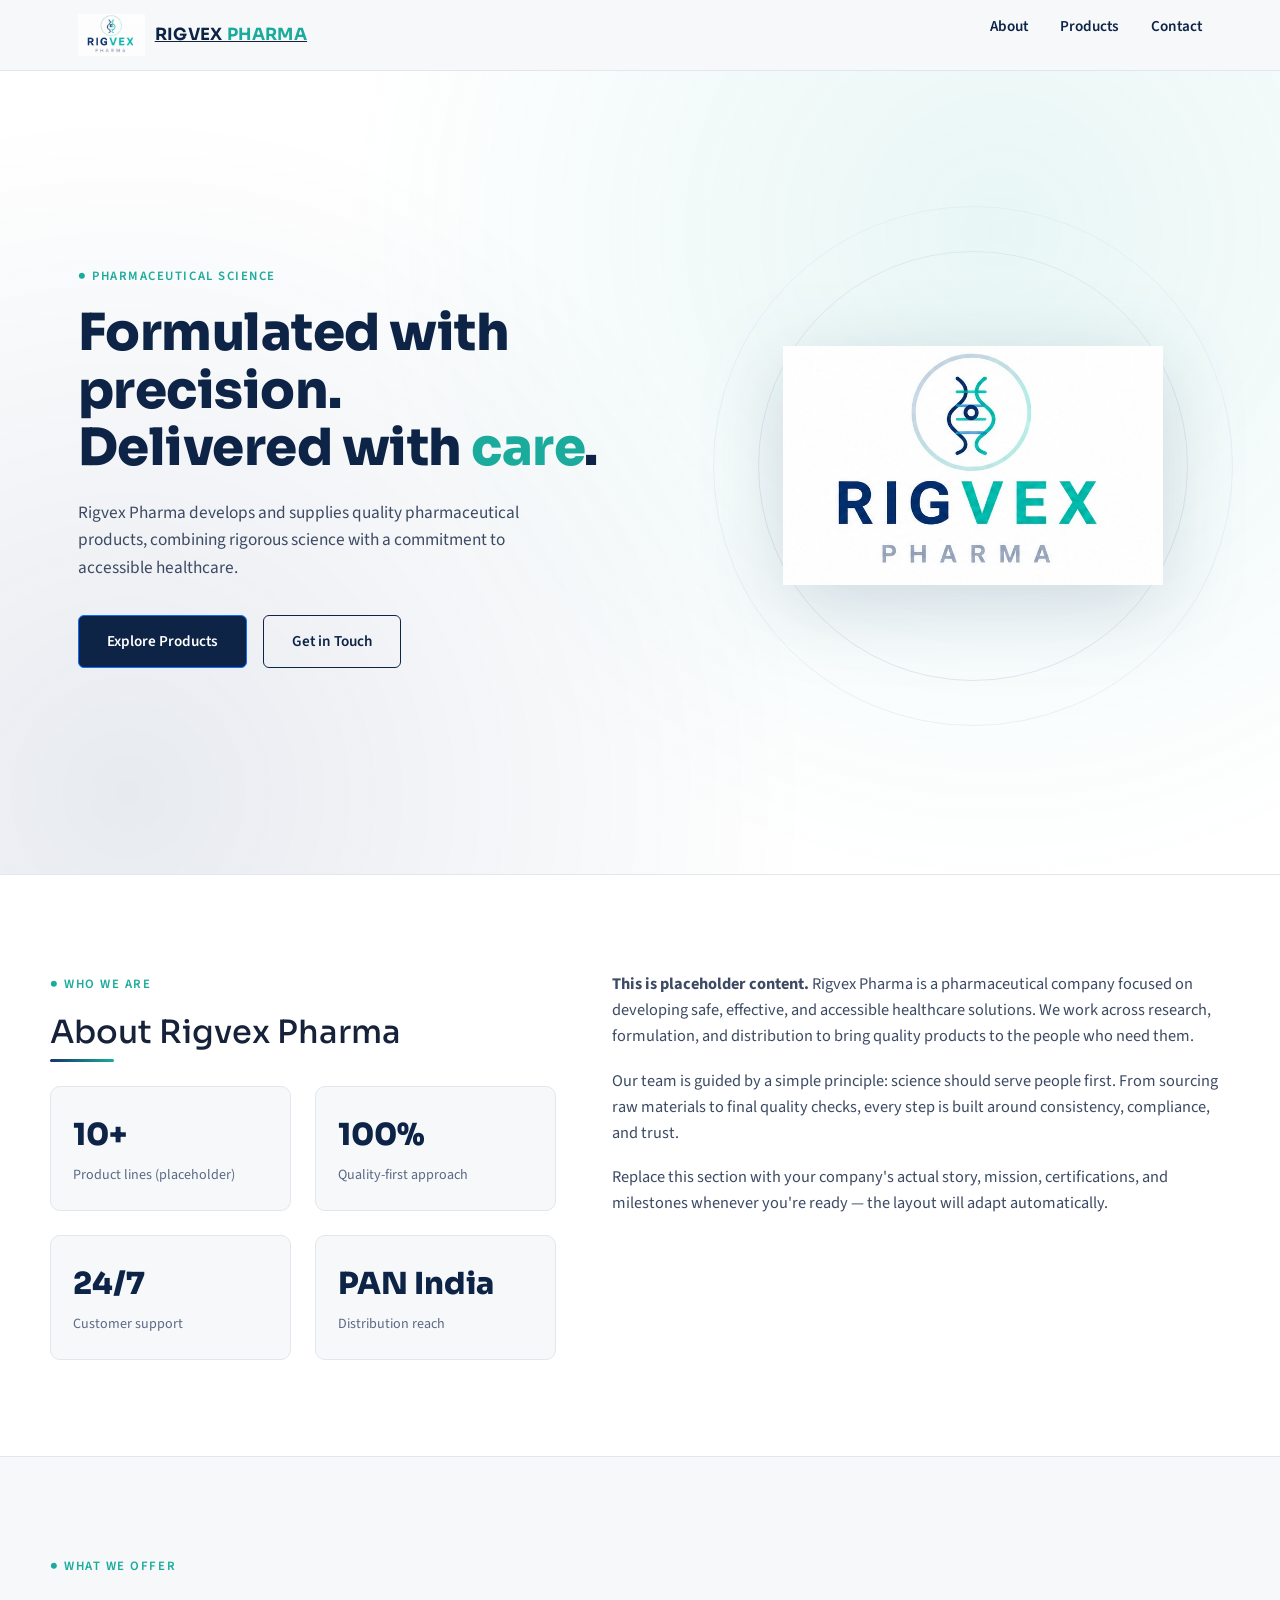
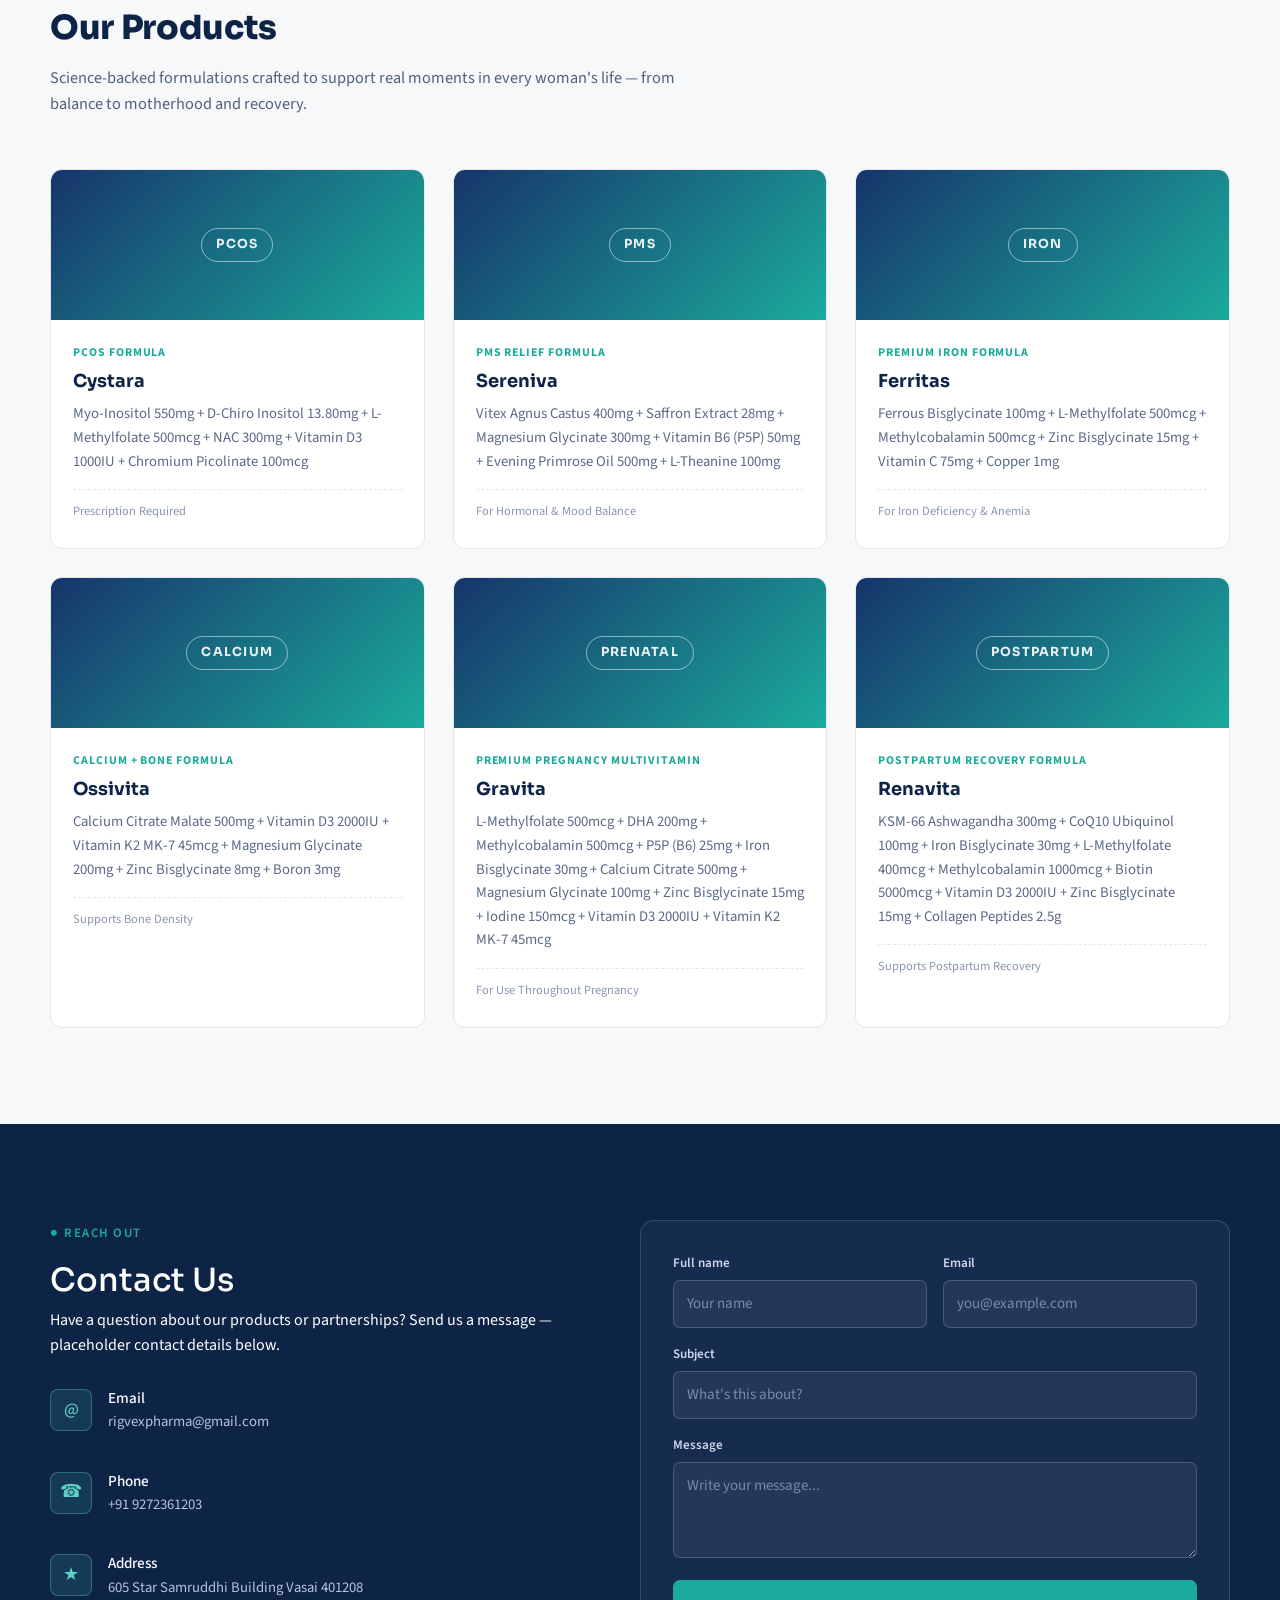
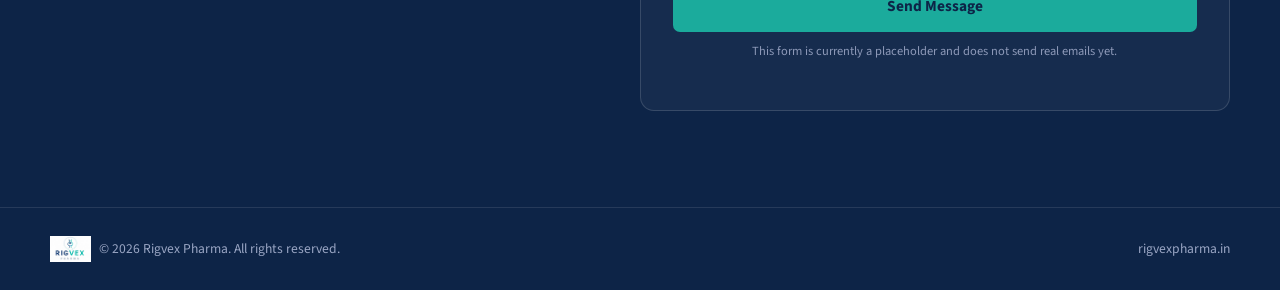
==== commit 4c8f5a47: "Added" ====
--- a/src/index.html
+++ b/src/index.html
@@ -75,57 +75,67 @@
             <div class="section-head">
                 <div class="eyebrow">● What We Offer</div>
                 <h2>Our Products</h2>
-                <p>Crafted to support real moments in every woman's life — from balance to motherhood and recovery.</p>
+                <p>Science-backed formulations crafted to support real moments in every woman's life — from balance to motherhood and recovery.</p>
             </div>
             <div class="product-grid">
 
                 <div class="product-card">
-                    <div class="product-media"><span>PCOS / PMS</span></div>
-                    <div class="product-body">
-                        <div class="product-tag">Hormonal Balance</div>
+                    <div class="product-media"><span>PCOS</span></div>
+                    <div class="product-body">
+                        <div class="product-tag">PCOS Formula</div>
                         <h3>Cystara</h3>
-                        <p>Targeted support for PCOS and PMS — helping restore hormonal balance and everyday comfort.</p>
-                        <div class="product-note">Dummy data — replace with real product details.</div>
+                        <p>Myo-Inositol 550mg + D-Chiro Inositol 13.80mg + L-Methylfolate 500mcg + NAC 300mg + Vitamin D3 1000IU + Chromium Picolinate 100mcg</p>
+                        <div class="product-note">Prescription Required</div>
+                    </div>
+                </div>
+
+                <div class="product-card">
+                    <div class="product-media"><span>PMS</span></div>
+                    <div class="product-body">
+                        <div class="product-tag">PMS Relief Formula</div>
+                        <h3>Sereniva</h3>
+                        <p>Vitex Agnus Castus 400mg + Saffron Extract 28mg + Magnesium Glycinate 300mg + Vitamin B6 (P5P) 50mg + Evening Primrose Oil 500mg + L-Theanine 100mg</p>
+                        <div class="product-note">For Hormonal & Mood Balance</div>
                     </div>
                 </div>
 
                 <div class="product-card">
                     <div class="product-media"><span>Iron</span></div>
                     <div class="product-body">
-                        <div class="product-tag">Strength & Vitality</div>
+                        <div class="product-tag">Premium Iron Formula</div>
                         <h3>Ferritas</h3>
-                        <p>Iron that gives life back — replenishing energy levels so fatigue doesn't hold you back.</p>
-                        <div class="product-note">Dummy data — replace with real product details.</div>
+                        <p>Ferrous Bisglycinate 100mg + L-Methylfolate 500mcg + Methylcobalamin 500mcg + Zinc Bisglycinate 15mg + Vitamin C 75mg + Copper 1mg</p>
+                        <div class="product-note">For Iron Deficiency & Anemia</div>
                     </div>
                 </div>
 
                 <div class="product-card">
                     <div class="product-media"><span>Calcium</span></div>
                     <div class="product-body">
-                        <div class="product-tag">Bone Strength</div>
+                        <div class="product-tag">Calcium + Bone Formula</div>
                         <h3>Ossivita</h3>
-                        <p>Bone strength built for life — supporting density and resilience at every stage.</p>
-                        <div class="product-note">Dummy data — replace with real product details.</div>
+                        <p>Calcium Citrate Malate 500mg + Vitamin D3 2000IU + Vitamin K2 MK-7 45mcg + Magnesium Glycinate 200mg + Zinc Bisglycinate 8mg + Boron 3mg</p>
+                        <div class="product-note">Supports Bone Density</div>
                     </div>
                 </div>
 
                 <div class="product-card">
                     <div class="product-media"><span>Prenatal</span></div>
                     <div class="product-body">
-                        <div class="product-tag">Pregnancy Multivitamin</div>
+                        <div class="product-tag">Premium Pregnancy Multivitamin</div>
                         <h3>Gravita</h3>
-                        <p>The life within, nourished — complete prenatal support for you and your baby.</p>
-                        <div class="product-note">Dummy data — replace with real product details.</div>
+                        <p>L-Methylfolate 500mcg + DHA 200mg + Methylcobalamin 500mcg + P5P (B6) 25mg + Iron Bisglycinate 30mg + Calcium Citrate 500mg + Magnesium Glycinate 100mg + Zinc Bisglycinate 15mg + Iodine 150mcg + Vitamin D3 2000IU + Vitamin K2 MK-7 45mcg</p>
+                        <div class="product-note">For Use Throughout Pregnancy</div>
                     </div>
                 </div>
 
                 <div class="product-card">
                     <div class="product-media"><span>Postpartum</span></div>
                     <div class="product-body">
-                        <div class="product-tag">Postpartum Recovery</div>
+                        <div class="product-tag">Postpartum Recovery Formula</div>
                         <h3>Renavita</h3>
-                        <p>Renewal after birth — restorative care to help your body recover and rebuild strength.</p>
-                        <div class="product-note">Dummy data — replace with real product details.</div>
+                        <p>KSM-66 Ashwagandha 300mg + CoQ10 Ubiquinol 100mg + Iron Bisglycinate 30mg + L-Methylfolate 400mcg + Methylcobalamin 1000mcg + Biotin 5000mcg + Vitamin D3 2000IU + Zinc Bisglycinate 15mg + Collagen Peptides 2.5g</p>
+                        <div class="product-note">Supports Postpartum Recovery</div>
                     </div>
                 </div>
 
@@ -142,15 +152,15 @@
                 <div class="contact-info-list">
                     <div class="contact-info-item">
                         <div class="contact-icon">@</div>
-                        <div><h4>Email</h4><p>info@rigvexpharma.in</p></div>
+                        <div><h4>Email</h4><p>rigvexpharma@gmail.com</p></div>
                     </div>
                     <div class="contact-info-item">
                         <div class="contact-icon">&#9742;</div>
-                        <div><h4>Phone</h4><p>+91 00000 00000 (placeholder)</p></div>
+                        <div><h4>Phone</h4><p>+91 9272361203</p></div>
                     </div>
                     <div class="contact-info-item">
                         <div class="contact-icon">&#9733;</div>
-                        <div><h4>Address</h4><p>Your Company Address, City, State, India (placeholder)</p></div>
+                        <div><h4>Address</h4><p>605 Star Samruddhi Building Vasai 401208</p></div>
                     </div>
                 </div>
             </div>
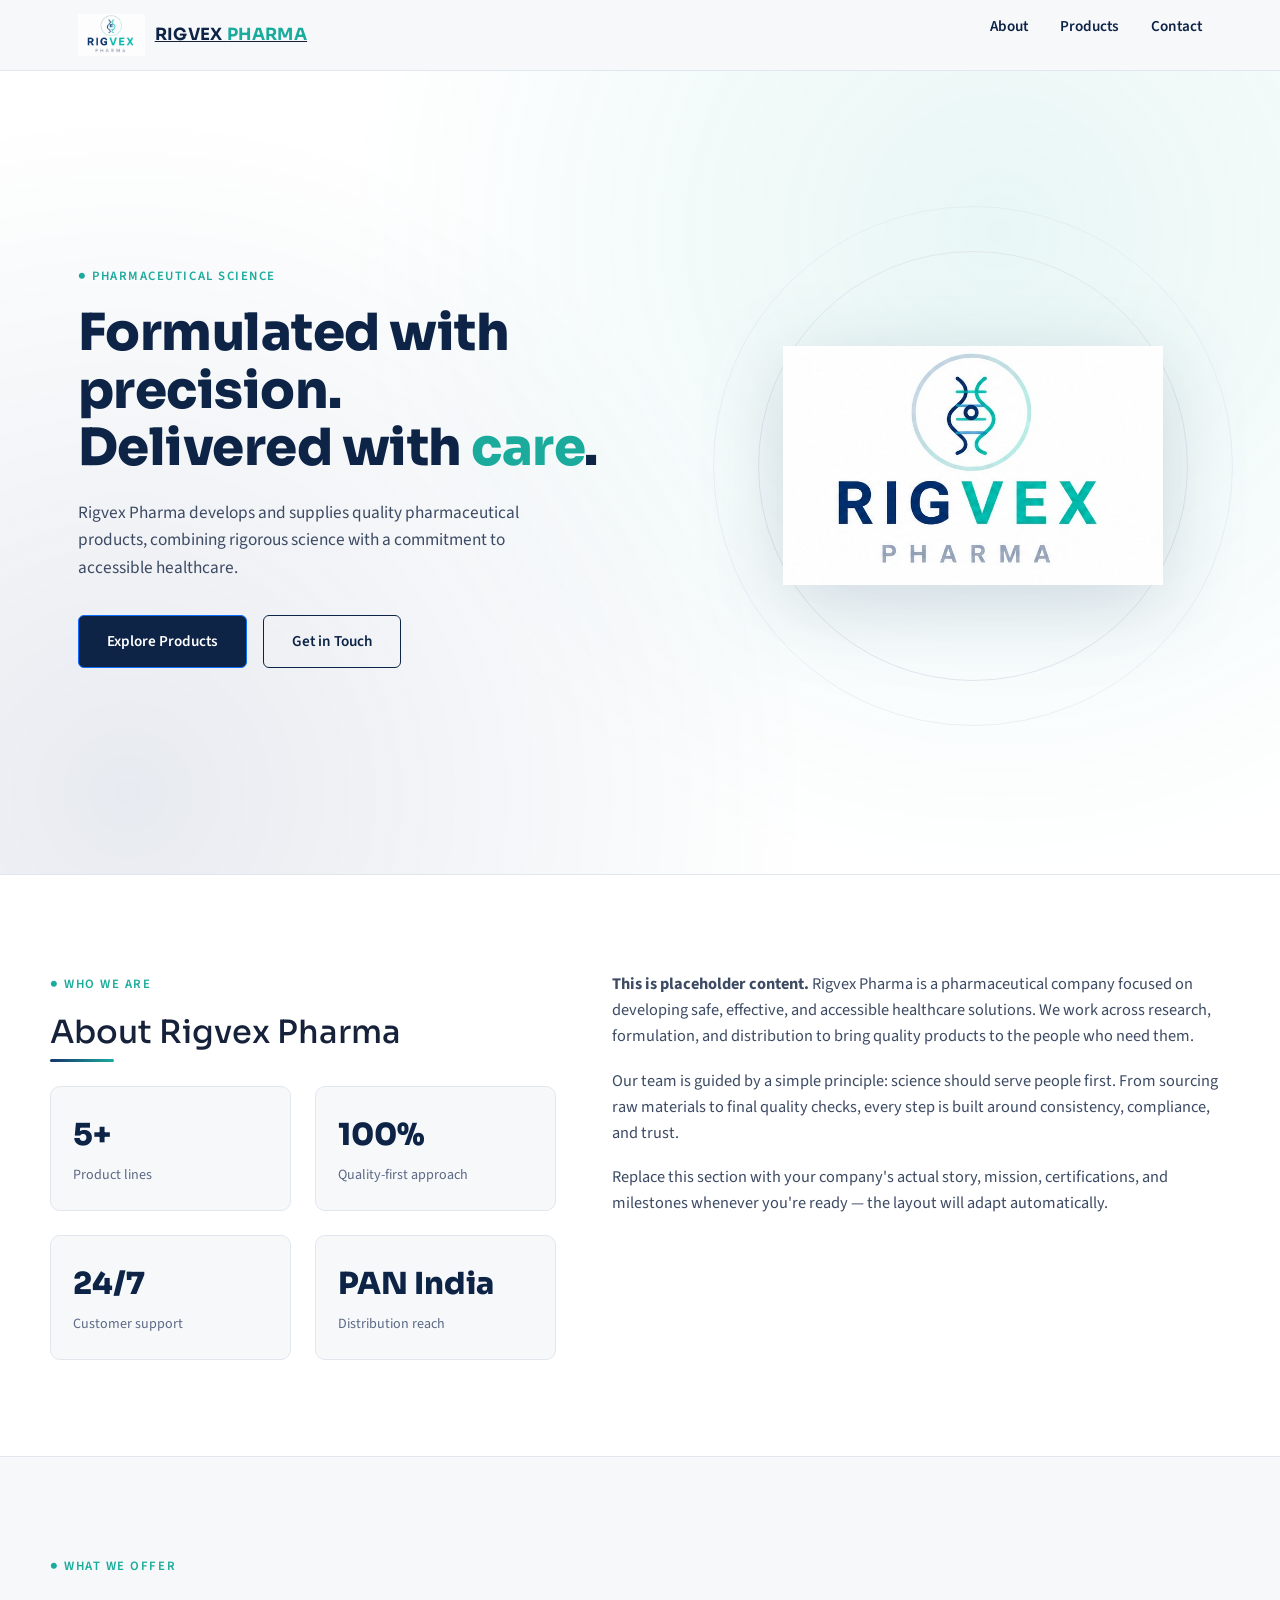
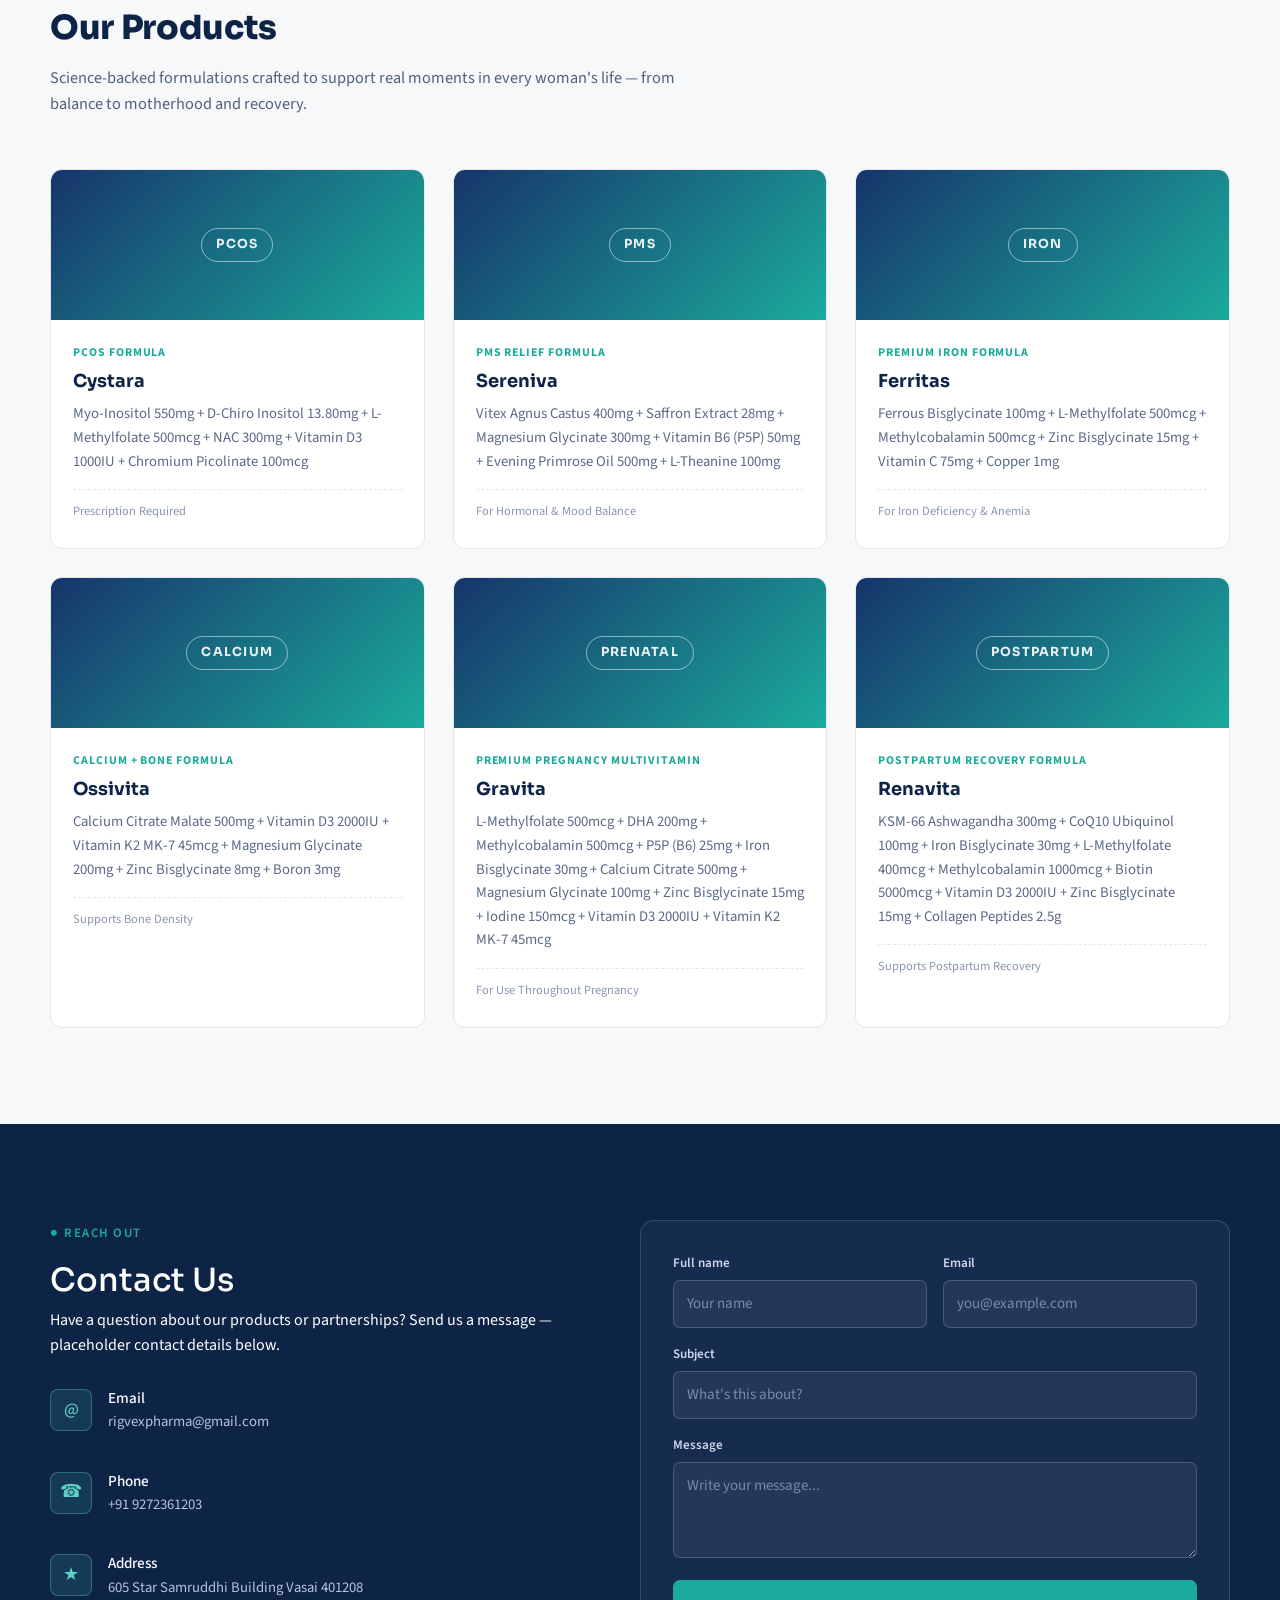
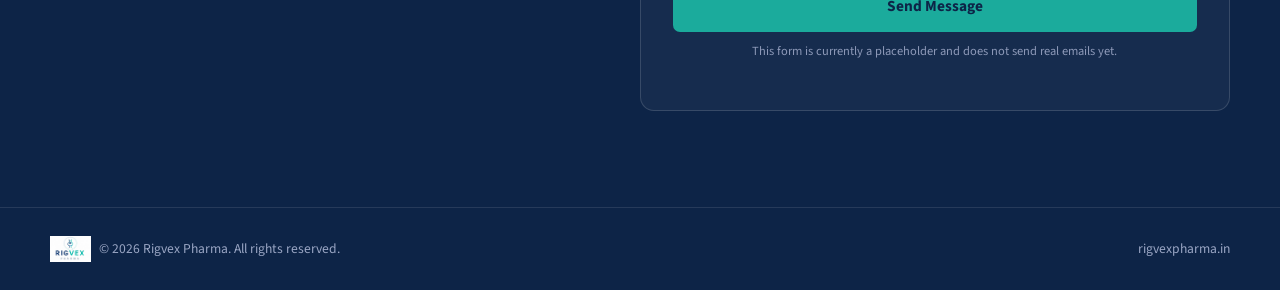
==== commit f498ba6a: "Index changes" ====
--- a/src/index.html
+++ b/src/index.html
@@ -56,7 +56,7 @@
                 <h2>About Rigvex Pharma</h2>
                 <div class="strand-rule" style="margin-bottom:24px;"></div>
                 <div class="about-stats">
-                    <div class="stat"><div class="num">10+</div><div class="label">Product lines (placeholder)</div></div>
+                    <div class="stat"><div class="num">5+</div><div class="label">Product lines</div></div>
                     <div class="stat"><div class="num">100%</div><div class="label">Quality-first approach</div></div>
                     <div class="stat"><div class="num">24/7</div><div class="label">Customer support</div></div>
                     <div class="stat"><div class="num">PAN India</div><div class="label">Distribution reach</div></div>
